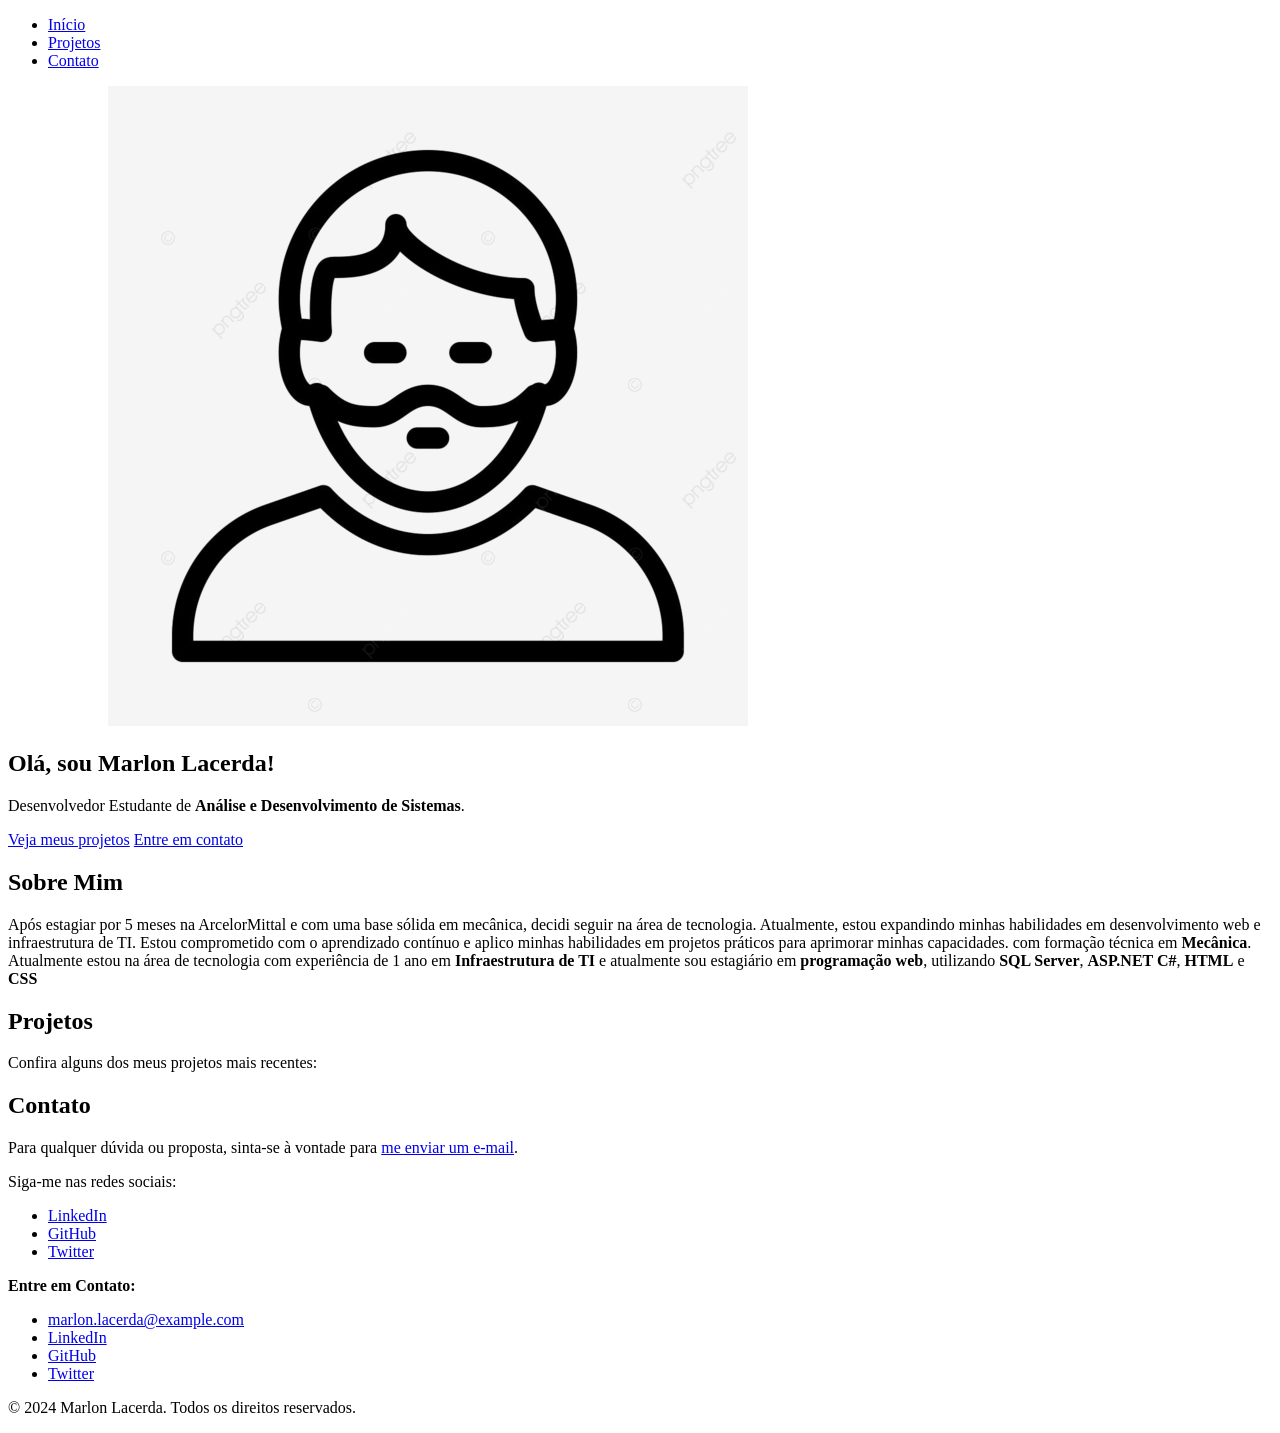
==== index.html @ 385a1370 "novas atualizações" ====
<!DOCTYPE html>
<html lang="pt-br">
<head>
    <meta charset="UTF-8">
    <meta name="viewport" content="width=device-width, initial-scale=1.0">
    <title>Marlon Lacerda</title>
    <link rel="stylesheet" href="C:\Users\aluno.laboratorio\Desktop\ProjetoC1_DevWebI-main\style.css">
</head>
<body>
    <header>
        <nav>
            <ul>
                <li><a href="#home">Início</a></li>
                <li><a href="#projetos">Projetos</a></li>
                <li><a href="#contato">Contato</a></li>
            </ul>
        </nav>
    </header>

    <section id="home" class="hero">
        <div style="text-align: left; margin-left: 100px;">
            <img src="./pngtree-beard-man-profile-male-people-png-image_5244020.png" alt="minhaFoto">
        </div>
        <div class="container">
            <h1>Olá, sou Marlon Lacerda!</h1>
            <p>Desenvolvedor Estudante de <strong>Análise e Desenvolvimento de Sistemas</strong>.</p>
            <a href="#projetos" class="cta-button">Veja meus projetos</a>
            <a href="#contato" class="cta-button">Entre em contato</a>
        </div>
    </section>

    <section id="sobre" class="about">
        <div class="container">
            <h2>Sobre Mim</h2>
            <p>Após estagiar por 5 meses na ArcelorMittal e com uma base sólida em mecânica, decidi seguir na área de tecnologia. Atualmente, estou expandindo minhas habilidades em desenvolvimento web e infraestrutura de TI. Estou comprometido com o aprendizado contínuo e aplico minhas habilidades em projetos práticos para aprimorar minhas capacidades. com formação técnica em <strong>Mecânica</strong>. Atualmente estou na área de tecnologia com experiência de 1 ano em <strong>Infraestrutura de TI</strong> e atualmente sou estagiário em <strong>programação web</strong>, utilizando <strong>SQL Server</strong>, <strong>ASP.NET C#</strong>, <strong>HTML</strong> e <strong>CSS</strong></p>
        </div>
    </section>

    <section id="projetos" class="projects">
        <div class="container">
            <h2>Projetos</h2>
            <p>Confira alguns dos meus projetos mais recentes:</p>
            <!-- Lista de projetos -->
        </div>
    </section>

    <section id="contato" class="contact">
        <div class="container">
            <h2>Contato</h2>
            <p>Para qualquer dúvida ou proposta, sinta-se à vontade para <a href="mailto:marlon.lacerda@example.com">me enviar um e-mail</a>.</p>
            <p>Siga-me nas redes sociais:</p>
            <ul>
                <li><a href="#" target="_blank">LinkedIn</a></li>
                <li><a href="#" target="_blank">GitHub</a></li>
                <li><a href="#" target="_blank">Twitter</a></li>
            </ul>
            <div class="contact-info"></div>
                <p><strong>Entre em Contato:</strong></p>
                <ul>
                    <li><a href="mailto:marlon.lacerda@example.com">marlon.lacerda@example.com</a></li>
                    <li><a href="#" target="_blank">LinkedIn</a></li>
                    <li><a href="#" target="_blank">GitHub</a></li>
                    <li><a href="#" target="_blank">Twitter</a></li>
                </ul>
            </div>
        </div>
    </section>

    <footer>
        <div class="container">
            <p>&copy; 2024 Marlon Lacerda. Todos os direitos reservados.</p>            
        </div>
    </footer>
</body>
</html>
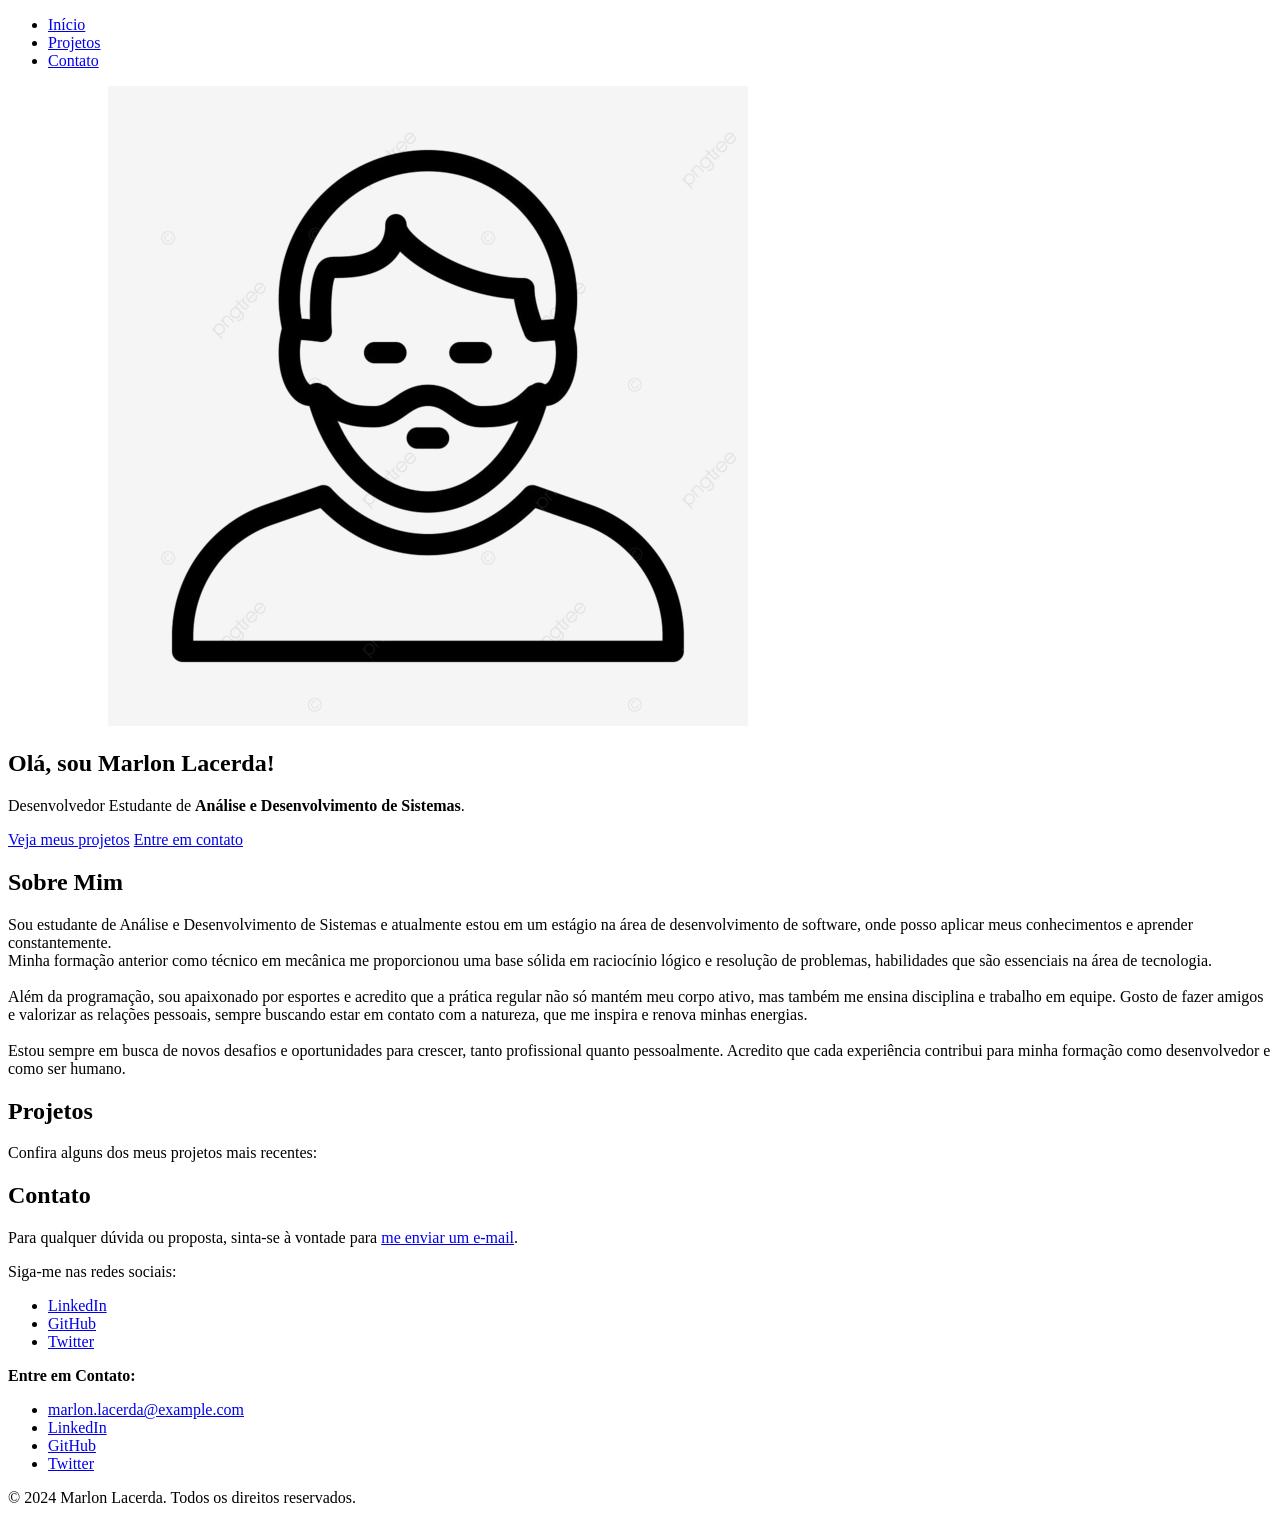
==== commit 12437e9b: "Add files via upload novas attt" ====
--- a/index.html
+++ b/index.html
@@ -32,7 +32,14 @@
     <section id="sobre" class="about">
         <div class="container">
             <h2>Sobre Mim</h2>
-            <p>Após estagiar por 5 meses na ArcelorMittal e com uma base sólida em mecânica, decidi seguir na área de tecnologia. Atualmente, estou expandindo minhas habilidades em desenvolvimento web e infraestrutura de TI. Estou comprometido com o aprendizado contínuo e aplico minhas habilidades em projetos práticos para aprimorar minhas capacidades. com formação técnica em <strong>Mecânica</strong>. Atualmente estou na área de tecnologia com experiência de 1 ano em <strong>Infraestrutura de TI</strong> e atualmente sou estagiário em <strong>programação web</strong>, utilizando <strong>SQL Server</strong>, <strong>ASP.NET C#</strong>, <strong>HTML</strong> e <strong>CSS</strong></p>
+            <p>
+                Sou estudante de Análise e Desenvolvimento de Sistemas e atualmente estou em um estágio na área de desenvolvimento de software, onde posso aplicar meus conhecimentos e aprender constantemente.<br>
+                Minha formação anterior como técnico em mecânica me proporcionou uma base sólida em raciocínio lógico e resolução de problemas, habilidades que são essenciais na área de tecnologia.<br><br>
+                Além da programação, sou apaixonado por esportes e acredito que a prática regular não só mantém meu corpo ativo, mas também me ensina disciplina e trabalho em equipe.
+                Gosto de fazer amigos e valorizar as relações pessoais, sempre buscando estar em contato com a natureza, que me inspira e renova minhas energias.<br><br>
+                Estou sempre em busca de novos desafios e oportunidades para crescer, tanto profissional quanto pessoalmente. Acredito que cada experiência contribui para minha formação como desenvolvedor e como ser humano.
+            </p>
+                
         </div>
     </section>
 
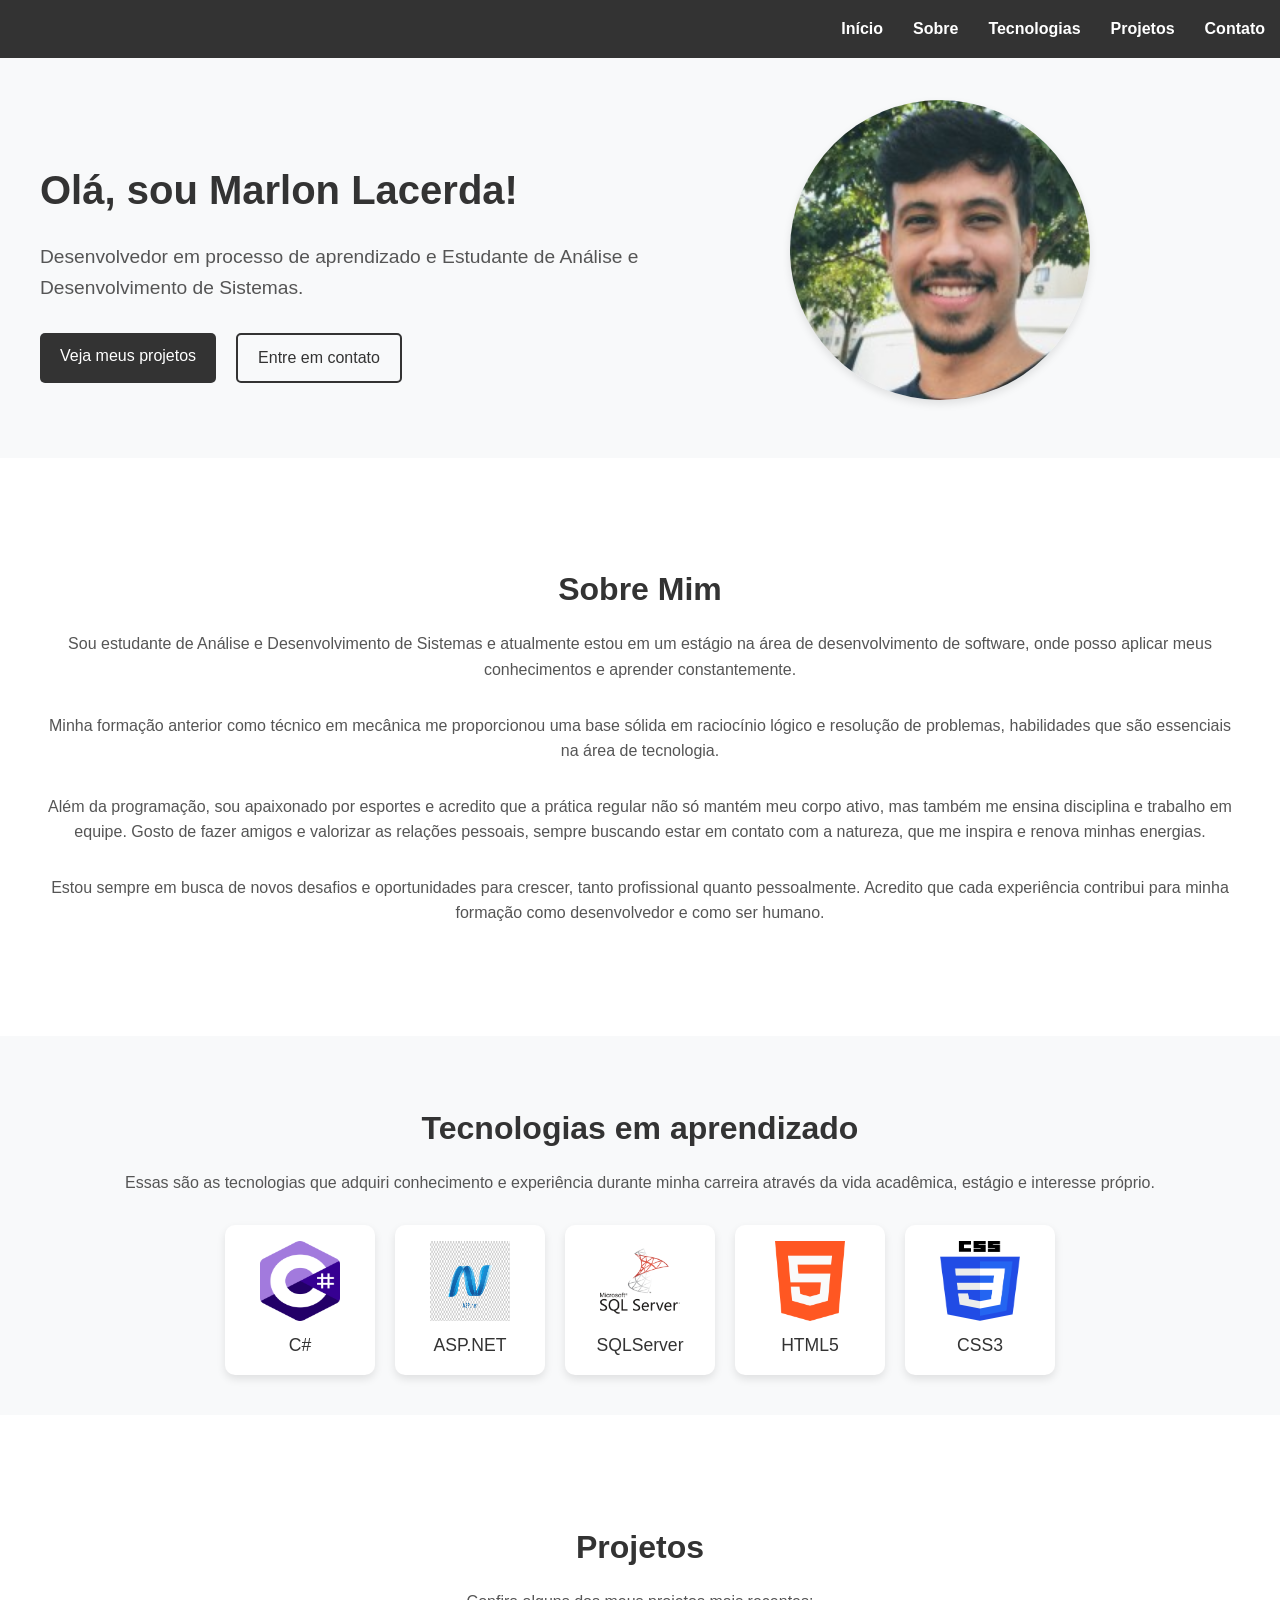
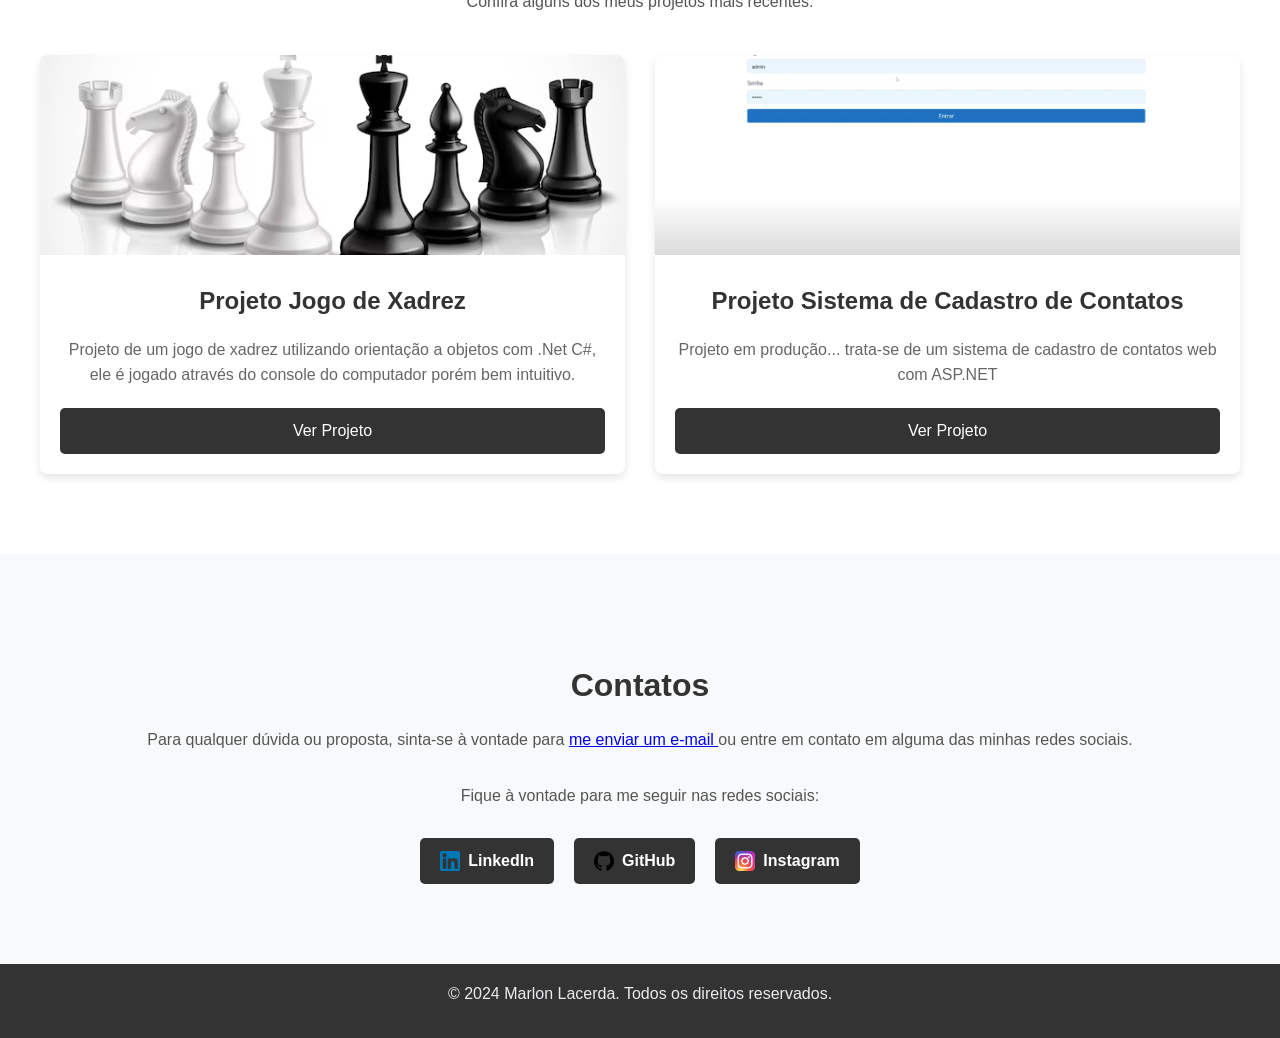
==== commit 37d9be62: "novas atts" ====
--- a/index.html
+++ b/index.html
@@ -3,80 +3,133 @@
 <head>
     <meta charset="UTF-8">
     <meta name="viewport" content="width=device-width, initial-scale=1.0">
-    <title>Marlon Lacerda</title>
-    <link rel="stylesheet" href="C:\Users\aluno.laboratorio\Desktop\ProjetoC1_DevWebI-main\style.css">
+    <title>Portfólio - Marlon Lacerda</title>
+    <link rel="stylesheet" href="./style.css">
 </head>
 <body>
     <header>
         <nav>
             <ul>
                 <li><a href="#home">Início</a></li>
+                <li><a href="#sobre">Sobre</a></li>
+                <li><a href="#tecnologias">Tecnologias</a></li>
                 <li><a href="#projetos">Projetos</a></li>
                 <li><a href="#contato">Contato</a></li>
             </ul>
         </nav>
     </header>
+    <main>        
+        <section id="home" class="hero">
+            <div class="container">
+                <div class="hero-content">
+                    <div class="hero-text">
+                        <h1>Olá, sou Marlon Lacerda!</h1>
+                        <p>Desenvolvedor em processo de aprendizado e Estudante de Análise e Desenvolvimento de Sistemas.</p>
+                        <div class="cta-buttons">
+                            <a href="#projetos" class="cta-button">Veja meus projetos</a>
+                            <a href="#contato" class="cta-button secondary">Entre em contato</a>
+                        </div>
+                    </div>
+                    <div class="hero-image">
+                        <img src="./imagens/minhaFoto.jfif" alt="Marlon Lacerda">
+                    </div>
+                </div>
+            </div>
+        </section>
 
-    <section id="home" class="hero">
-        <div style="text-align: left; margin-left: 100px;">
-            <img src="./pngtree-beard-man-profile-male-people-png-image_5244020.png" alt="minhaFoto">
-        </div>
-        <div class="container">
-            <h1>Olá, sou Marlon Lacerda!</h1>
-            <p>Desenvolvedor Estudante de <strong>Análise e Desenvolvimento de Sistemas</strong>.</p>
-            <a href="#projetos" class="cta-button">Veja meus projetos</a>
-            <a href="#contato" class="cta-button">Entre em contato</a>
-        </div>
-    </section>
+        <section id="sobre" class="about">
+            <div class="container">
+                <h2>Sobre Mim</h2>
+                <p>
+                    Sou estudante de Análise e Desenvolvimento de Sistemas e atualmente estou em um estágio na área de desenvolvimento de software, onde posso aplicar meus conhecimentos e aprender constantemente.
+                </p>
+                <p>
+                    Minha formação anterior como técnico em mecânica me proporcionou uma base sólida em raciocínio lógico e resolução de problemas, habilidades que são essenciais na área de tecnologia.
+                </p>
+                <p>
+                    Além da programação, sou apaixonado por esportes e acredito que a prática regular não só mantém meu corpo ativo, mas também me ensina disciplina e trabalho em equipe.
+                    Gosto de fazer amigos e valorizar as relações pessoais, sempre buscando estar em contato com a natureza, que me inspira e renova minhas energias.
+                </p>
+                <p>
+                    Estou sempre em busca de novos desafios e oportunidades para crescer, tanto profissional quanto pessoalmente. Acredito que cada experiência contribui para minha formação como desenvolvedor e como ser humano.
+                </p>
+            </div>
+        </section>
 
-    <section id="sobre" class="about">
-        <div class="container">
-            <h2>Sobre Mim</h2>
-            <p>
-                Sou estudante de Análise e Desenvolvimento de Sistemas e atualmente estou em um estágio na área de desenvolvimento de software, onde posso aplicar meus conhecimentos e aprender constantemente.<br>
-                Minha formação anterior como técnico em mecânica me proporcionou uma base sólida em raciocínio lógico e resolução de problemas, habilidades que são essenciais na área de tecnologia.<br><br>
-                Além da programação, sou apaixonado por esportes e acredito que a prática regular não só mantém meu corpo ativo, mas também me ensina disciplina e trabalho em equipe.
-                Gosto de fazer amigos e valorizar as relações pessoais, sempre buscando estar em contato com a natureza, que me inspira e renova minhas energias.<br><br>
-                Estou sempre em busca de novos desafios e oportunidades para crescer, tanto profissional quanto pessoalmente. Acredito que cada experiência contribui para minha formação como desenvolvedor e como ser humano.
-            </p>
+        <section id="tecnologias" class="tecnology">
+            <div class="container">
+                <h2>Tecnologias em aprendizado</h2>
+                <p>Essas são as tecnologias que adquiri conhecimento e experiência durante minha carreira através da vida acadêmica, estágio e interesse próprio.</p>
                 
-        </div>
-    </section>
+                <div class="tech-grid">
+                    <div class="tech-item">
+                        <img src="./imagens/c.png" alt="C#" class="tech-icon">
+                        <span>C#</span>
+                    </div>
+                    <div class="tech-item">
+                        <img src="./imagens/asp.png" alt="ASP.NET" class="tech-icon">
+                        <span>ASP.NET</span>
+                    </div>
+                    <div class="tech-item">
+                        <img src="./imagens/sql.png" alt="SQLServer" class="tech-icon">
+                        <span>SQLServer</span>
+                    </div>
+                    <div class="tech-item">
+                        <img src="./imagens/html.png" alt="HTML5" class="tech-icon">
+                        <span>HTML5</span>
+                    </div>
+                    <div class="tech-item">
+                        <img src="./imagens/css.png" alt="CSS3" class="tech-icon">
+                        <span>CSS3</span>
+                    </div>
+                </div>
+            </div>
+        </section>
 
-    <section id="projetos" class="projects">
-        <div class="container">
-            <h2>Projetos</h2>
-            <p>Confira alguns dos meus projetos mais recentes:</p>
-            <!-- Lista de projetos -->
-        </div>
-    </section>
-
-    <section id="contato" class="contact">
-        <div class="container">
-            <h2>Contato</h2>
-            <p>Para qualquer dúvida ou proposta, sinta-se à vontade para <a href="mailto:marlon.lacerda@example.com">me enviar um e-mail</a>.</p>
-            <p>Siga-me nas redes sociais:</p>
-            <ul>
-                <li><a href="#" target="_blank">LinkedIn</a></li>
-                <li><a href="#" target="_blank">GitHub</a></li>
-                <li><a href="#" target="_blank">Twitter</a></li>
-            </ul>
-            <div class="contact-info"></div>
-                <p><strong>Entre em Contato:</strong></p>
-                <ul>
-                    <li><a href="mailto:marlon.lacerda@example.com">marlon.lacerda@example.com</a></li>
-                    <li><a href="#" target="_blank">LinkedIn</a></li>
-                    <li><a href="#" target="_blank">GitHub</a></li>
-                    <li><a href="#" target="_blank">Twitter</a></li>
-                </ul>
+        <section id="projetos" class="projects">
+            <div class="container">
+                <h2>Projetos</h2>
+                <p>Confira alguns dos meus projetos mais recentes:</p>
+                <div class="project-grid">
+                    <div class="project-card">
+                        <img src="./imagens/xadrez.jpg" alt="Projeto Jogo de Xadrez">                        
+                        <h3>Projeto Jogo de Xadrez</h3>
+                        <p>Projeto de um jogo de xadrez utilizando orientação a objetos com .Net C#, ele é jogado através do console do computador porém bem intuitivo.</p>
+                        <a href="https://github.com/MarlonLacerda0/JogoXadrez" target="_blank" class="project-link">Ver Projeto</a>
+                    </div>
+                    <div class="project-card">
+                        <img src="./imagens/projetoContatos.PNG" alt="Projeto Sistema de Cadastro de Contatos">
+                        <h3>Projeto Sistema de Cadastro de Contatos</h3>
+                        <p>Projeto em produção... trata-se de um sistema de cadastro de contatos web com ASP.NET</p>
+                        <a href="https://github.com/MarlonLacerda0/SistemaCadastroDeContatos" target="_blank" class="project-link">Ver Projeto</a>
+                    </div>
+                </div>
             </div>
-        </div>
-    </section>
-
+        </section>
+        
+        <section id="contato" class="contact">
+            <div class="container">
+                <h2>Contatos</h2>
+                <p>Para qualquer dúvida ou proposta, sinta-se à vontade para <a href="mailto:seu-email@exemplo.com">me enviar um e-mail </a>ou entre em contato em alguma das minhas redes sociais.</p>
+                <p>Fique à vontade para me seguir nas redes sociais:</p>
+                <div class="social-buttons">
+                    <a href="https://www.linkedin.com/in/marlon-lacerda-277a1b241/" target="_blank" class="social-button linkedin">
+                        <img src="./imagens/likedin.png" alt="LinkedIn" class="social-icon"> LinkedIn
+                    </a>
+                    <a href="https://github.com/MarlonLacerda0" target="_blank" class="social-button github">
+                        <img src="./imagens/github.png" alt="GitHub" class="social-icon"> GitHub
+                    </a>
+                    <a href="https://www.instagram.com/_marlonlacerda/" target="_blank" class="social-button instagram">
+                        <img src="./imagens/insta.png" alt="Instagram" class="social-icon"> Instagram
+                    </a>
+                </div>
+            </div>
+        </section>
+    </main>
     <footer>
         <div class="container">
             <p>&copy; 2024 Marlon Lacerda. Todos os direitos reservados.</p>            
         </div>
     </footer>
 </body>
-</html>
+</html>
--- a/style.css
+++ b/style.css
@@ -0,0 +1,353 @@
+/* styles.css */
+
+:root {
+    --primary-color: #333;
+    --secondary-color: #615e5e;
+    --background-color: #f8f9fa;
+    --text-color: #333;
+    --header-color: #333;
+    --footer-color: #333;
+}
+
+body {
+    font-family: 'Arial', sans-serif;
+    line-height: 1.6;
+    color: var(--text-color);
+    margin: 0;
+    padding: 0;
+}
+
+.container {
+    max-width: 1200px;
+    margin: 0 auto;
+    padding: 0 20px;
+}
+
+header {
+    background: var(--header-color);
+    color: #fff;
+    padding: 1rem 0;
+    position: fixed;
+    width: 100%;
+    top: 0;
+    left: 0;
+    z-index: 1000;
+}
+
+nav ul {
+    list-style: none;
+    padding: 0;
+    margin: 0;
+    display: flex;
+    justify-content: right;
+}
+
+nav ul li {
+    margin: 0 15px;
+}
+
+nav ul li a {
+    color: #fff;
+    text-decoration: none;
+    font-weight: bold;
+    transition: color 0.3s ease;
+}
+
+nav ul li a:hover {
+    color: var(--primary-color);
+}
+
+.hero {
+    background: var(--background-color);
+    padding: 100px 0 50px;
+}
+
+.hero-content {
+    display: flex;
+    align-items: center;
+    justify-content: space-between;
+}
+
+.hero-text {
+    flex: 1;
+}
+
+.hero-image {
+    flex: 1;
+    text-align: center;
+}
+
+.hero-image img {
+    width: 300px;
+    border-radius: 50%;
+    box-shadow: 0 4px 8px rgba(0, 0, 0, 0.1);
+}
+
+.hero h1 {
+    font-size: 2.5em;
+    margin-bottom: 20px;
+}
+
+.hero p {
+    font-size: 1.2em;
+    text-align: left;
+    margin-bottom: 30px;
+}
+
+.cta-buttons {
+    display: flex;
+    gap: 20px;
+}
+
+.cta-button {
+    background: var(--primary-color);
+    color: #fff;
+    padding: 10px 20px;
+    text-decoration: none;
+    border-radius: 5px;
+    transition: background 0.3s ease;
+}
+
+.cta-button:hover {
+    background: var(--secondary-color);
+}
+
+.cta-button.secondary {
+    background: transparent;
+    border: 2px solid var(--primary-color);
+    color: var(--primary-color);
+}
+
+.cta-button.secondary:hover {
+    background: var(--primary-color);
+    color: #fff;
+}
+
+.about, .tecnology, .projects, .contact {
+    padding: 80px 0;
+}
+
+h2 {
+    font-size: 2em;
+    margin-bottom: 30px;
+    text-align: center;
+}
+
+.container {
+    max-width: 1200px;
+    margin: 0 auto;
+    padding: 0 20px;
+}
+
+h2 {
+    font-size: 2em;
+    margin-bottom: 10px;
+    text-align: center;
+}
+
+p {
+    text-align: center;
+    margin-bottom: 30px;
+    color: #555;
+}
+
+/* Estilo geral para a seção */
+#tecnologias {
+    padding: 40px 0;
+    background-color: #f8f9fa;
+}
+
+.container {
+    max-width: 1200px;
+    margin: 0 auto;
+    padding: 0 20px;
+}
+
+h2 {
+    font-size: 2em;
+    margin-bottom: 10px;
+    text-align: center;
+}
+
+p {
+    text-align: center;
+    margin-bottom: 30px;
+    color: #555;
+}
+
+/* Estilo da grid de tecnologias */
+.tech-grid {
+    display: flex;
+    flex-wrap: wrap;
+    justify-content: center;
+    gap: 20px;
+}
+
+.tech-item {
+    display: flex;
+    flex-direction: column;
+    align-items: center;
+    justify-content: center;
+    width: 150px; 
+    height: 150px; 
+    border-radius: 10px;
+    background-color: #fff;
+    box-shadow: 0 4px 8px rgba(0, 0, 0, 0.1);
+    transition: transform 0.3s ease, background-color 0.3s ease;    
+    text-align: center;
+}
+
+.tech-item:hover {
+    transform: translateY(-5px);
+    background-color: var(--secondary-color);
+}
+
+.tech-icon {
+    width: 80px; 
+    height: 80px; 
+    margin-bottom: 10px;
+}
+
+.tech-item span {
+    font-size: 1.1em;
+    color: var(--primary-color);
+}
+
+.project-grid {
+    display: grid;
+    grid-template-columns: repeat(auto-fit, minmax(300px, 1fr));
+    gap: 30px;
+    margin-top: 40px;
+    text-align: center;
+
+}
+
+.project-card {
+    background: #fff;
+    border-radius: 8px;
+    box-shadow: 0 4px 8px rgba(0, 0, 0, 0.1);
+    overflow: hidden;
+    transition: transform 0.3s ease;
+}
+
+.project-card:hover {
+    transform: translateY(-5px);
+}
+
+.project-card img {
+    width: 100%;
+    height: 200px;
+    object-fit: cover;
+}
+
+.project-card h3 {
+    font-size: 1.5em;
+    margin: 20px 0 10px;
+    padding: 0 20px;
+}
+
+.project-card p {
+    font-size: 1em;
+    color: #666;
+    margin-bottom: 20px;
+    padding: 0 20px;
+}
+
+.project-link {
+    display: flex;
+    padding: 10px 20px;
+    background: var(--primary-color);
+    color: #fff;
+    text-decoration: none;
+    border-radius: 5px;
+    transition: background 0.3s ease;
+    margin: 0 20px 20px;
+    justify-content: center;
+
+}
+
+.project-link:hover {
+    background: var(--secondary-color);
+}
+.contact{
+    background: var(--background-color);
+}
+.social-buttons {
+    display: flex;
+    justify-content: center;
+    gap: 20px;
+    margin-top: 30px;
+}
+
+.social-button {
+    display: flex;
+    align-items: center;
+    padding: 10px 20px;
+    text-decoration: none;
+    border-radius: 5px;
+    color: #fff;
+    font-weight: bold;
+    transition: transform 0.3s ease;
+}
+
+.social-button:hover {
+    transform: translateY(-2px);
+}
+
+.social-icon {
+    width: 20px;
+    height: 20px;
+    margin-right: 8px;
+}
+
+.linkedin {
+    background: var(--primary-color)
+}
+
+.linkedin:hover  {
+    background: var(--secondary-color)
+}
+
+.github {
+    background: var(--primary-color)
+}
+.github:hover {
+    background: var(--secondary-color)
+}
+.instagram {
+
+    background: var(--primary-color)
+}
+.instagram:hover {
+
+    background: var(--secondary-color)
+}
+footer {
+    background: var(--footer-color);
+    
+    text-align: center;
+    padding: 1px ;
+}
+
+footer p{
+    color: #e9ecef;
+}
+
+@media (max-width: 768px) {
+    .hero-content {
+        flex-direction: column-reverse;
+        text-align: center;
+    }
+
+    .hero-image {
+        margin-bottom: 30px;
+    }
+
+    .cta-buttons {
+        justify-content: center;
+    }
+
+    .tech-grid {
+        grid-template-columns: repeat(2, 1fr);
+    }
+}
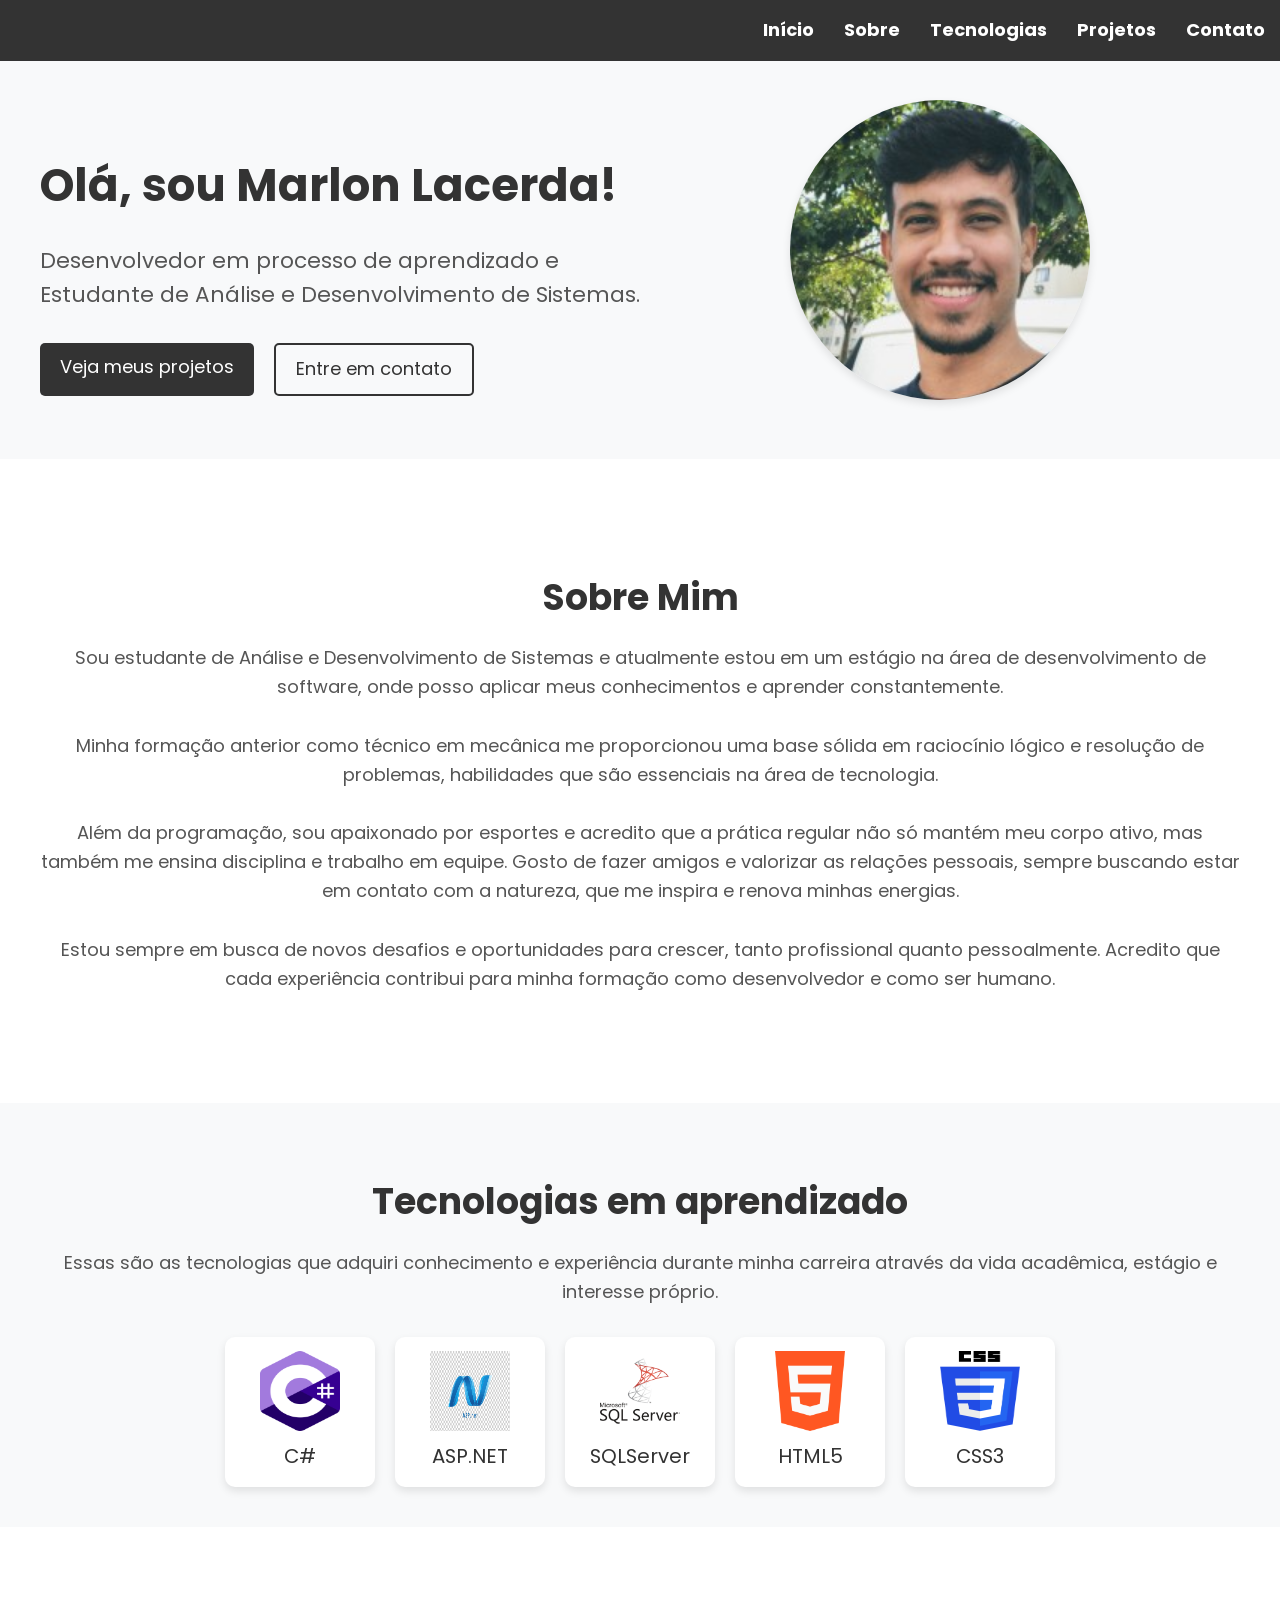
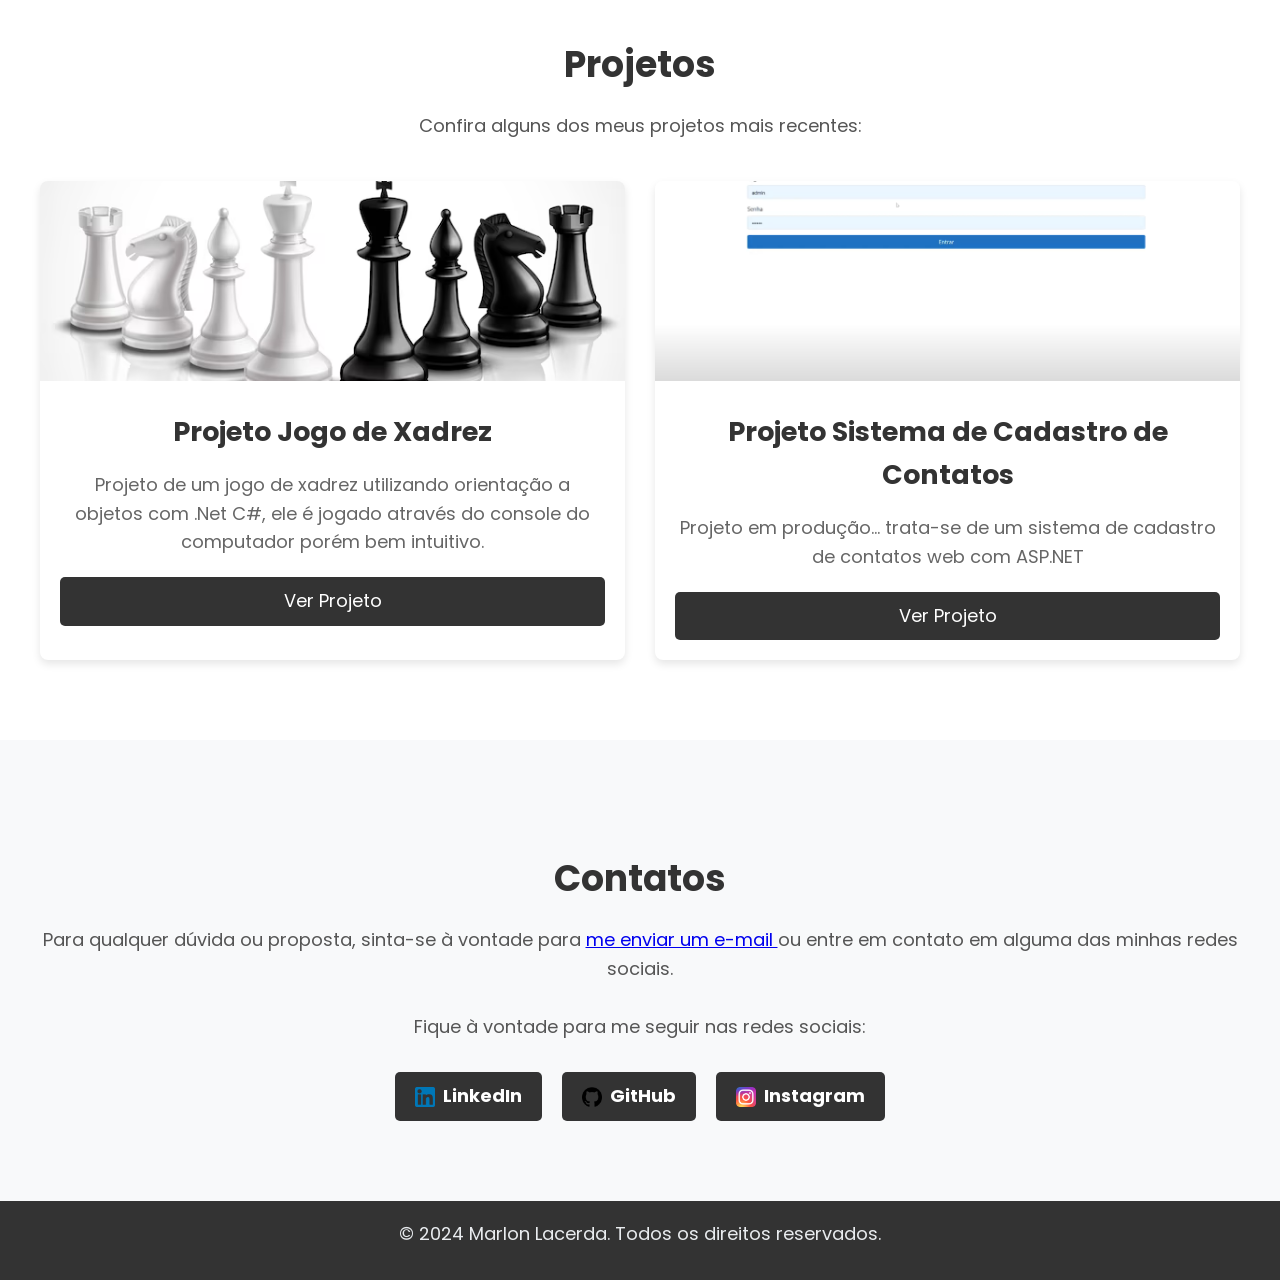
==== commit 4f16940f: "ultimo commit antes da entrega" ====
--- a/index.html
+++ b/index.html
@@ -5,6 +5,7 @@
     <meta name="viewport" content="width=device-width, initial-scale=1.0">
     <title>Portfólio - Marlon Lacerda</title>
     <link rel="stylesheet" href="./style.css">
+    <link href="https://fonts.googleapis.com/css2?family=Poppins:wght@300;400;600&display=swap" rel="stylesheet">
 </head>
 <body>
     <header>
--- a/style.css
+++ b/style.css
@@ -10,12 +10,14 @@
 }
 
 body {
-    font-family: 'Arial', sans-serif;
+    font-family: 'Poppins', sans-serif;
     line-height: 1.6;
     color: var(--text-color);
     margin: 0;
     padding: 0;
-}
+    font-size: large;
+}
+
 
 .container {
     max-width: 1200px;
@@ -350,4 +352,4 @@
     .tech-grid {
         grid-template-columns: repeat(2, 1fr);
     }
-}+}
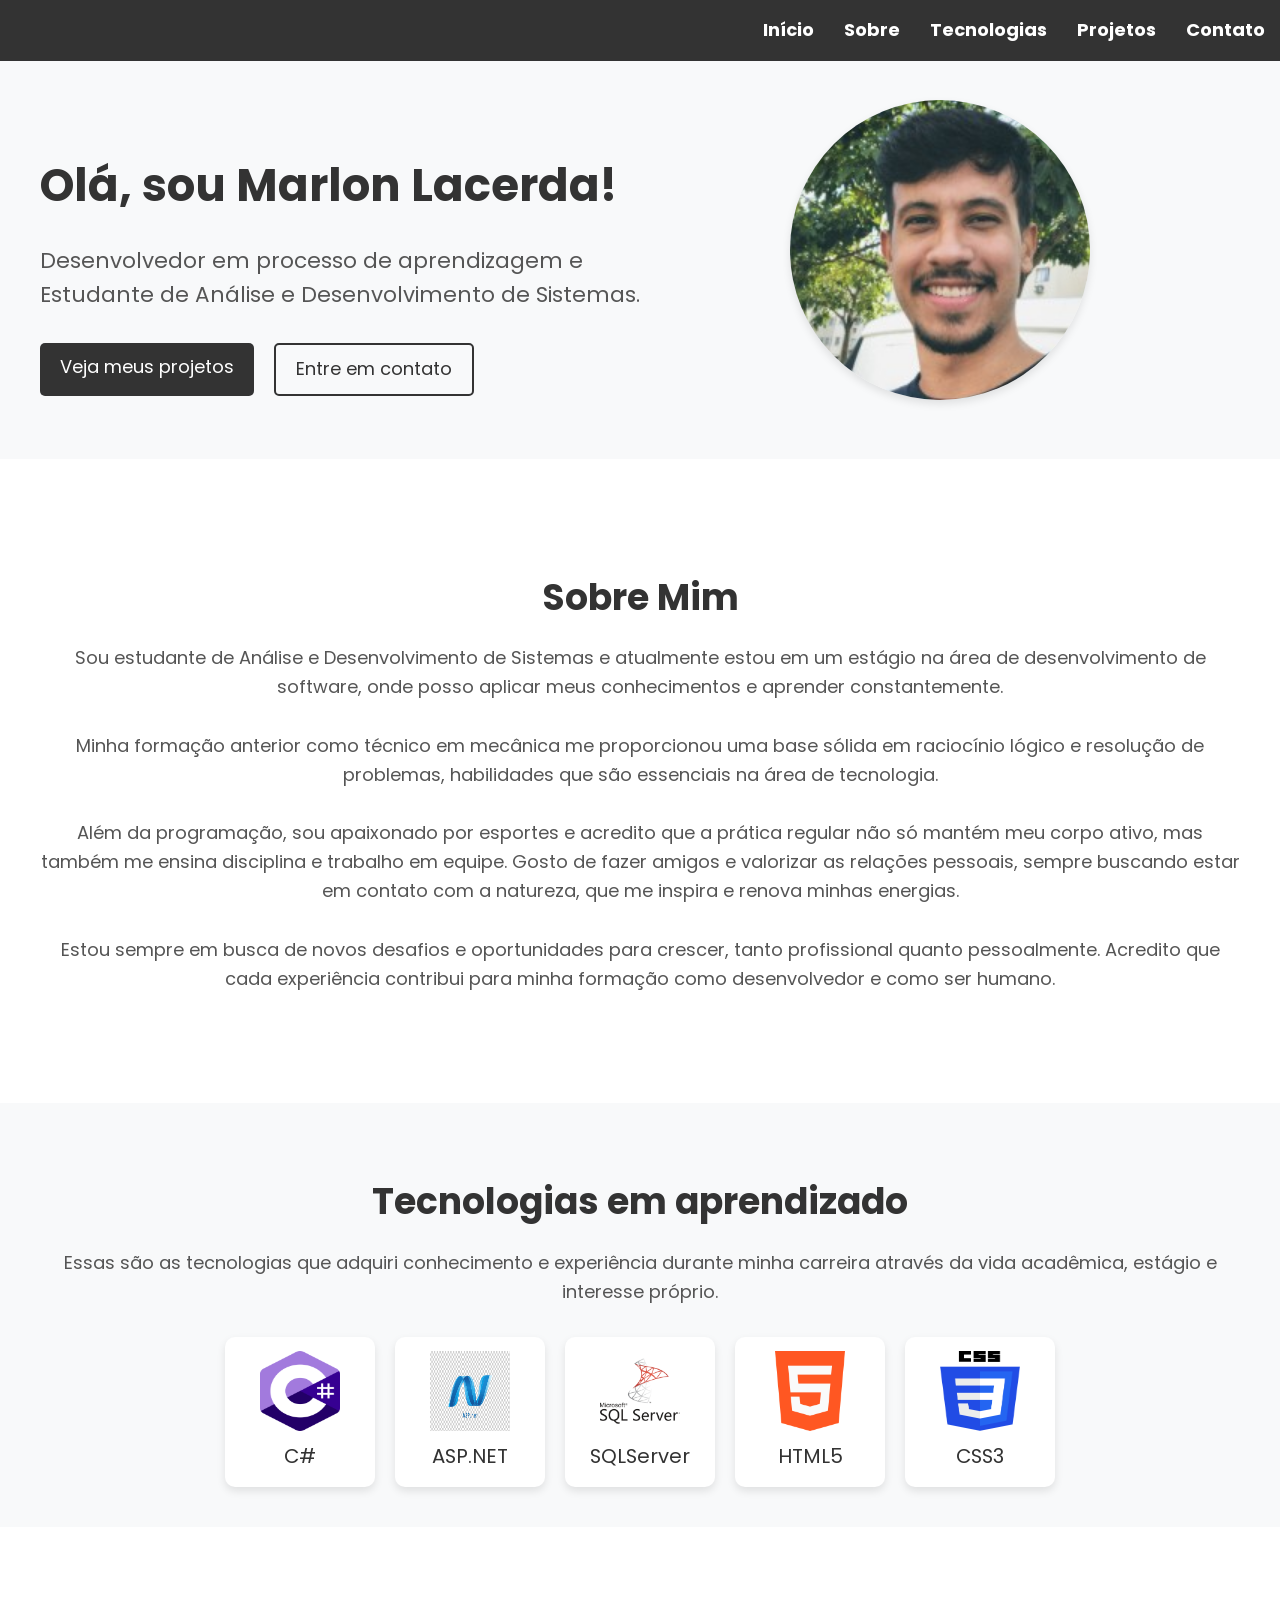
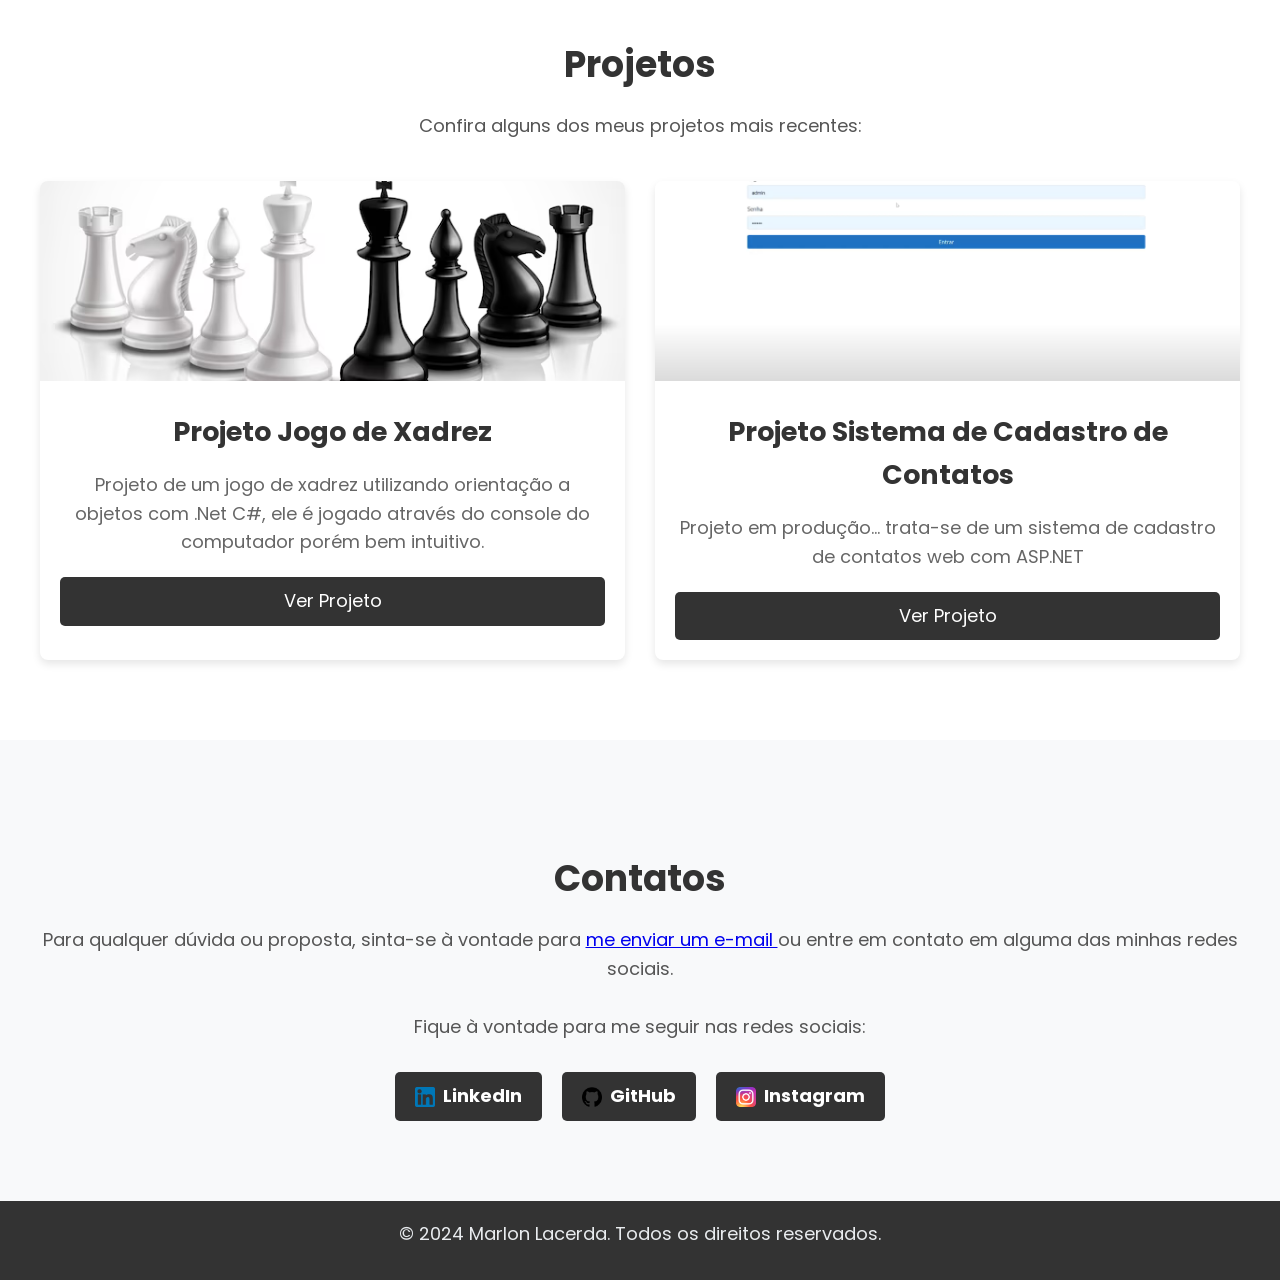
==== commit 6dc10adc: "Correção texto" ====
--- a/index.html
+++ b/index.html
@@ -25,7 +25,7 @@
                 <div class="hero-content">
                     <div class="hero-text">
                         <h1>Olá, sou Marlon Lacerda!</h1>
-                        <p>Desenvolvedor em processo de aprendizado e Estudante de Análise e Desenvolvimento de Sistemas.</p>
+                        <p>Desenvolvedor em processo de aprendizagem e Estudante de Análise e Desenvolvimento de Sistemas.</p>
                         <div class="cta-buttons">
                             <a href="#projetos" class="cta-button">Veja meus projetos</a>
                             <a href="#contato" class="cta-button secondary">Entre em contato</a>
--- a/style.css
+++ b/style.css
@@ -56,7 +56,7 @@
 }
 
 nav ul li a:hover {
-    color: var(--primary-color);
+    color: var(--secondary-color);
 }
 
 .hero {
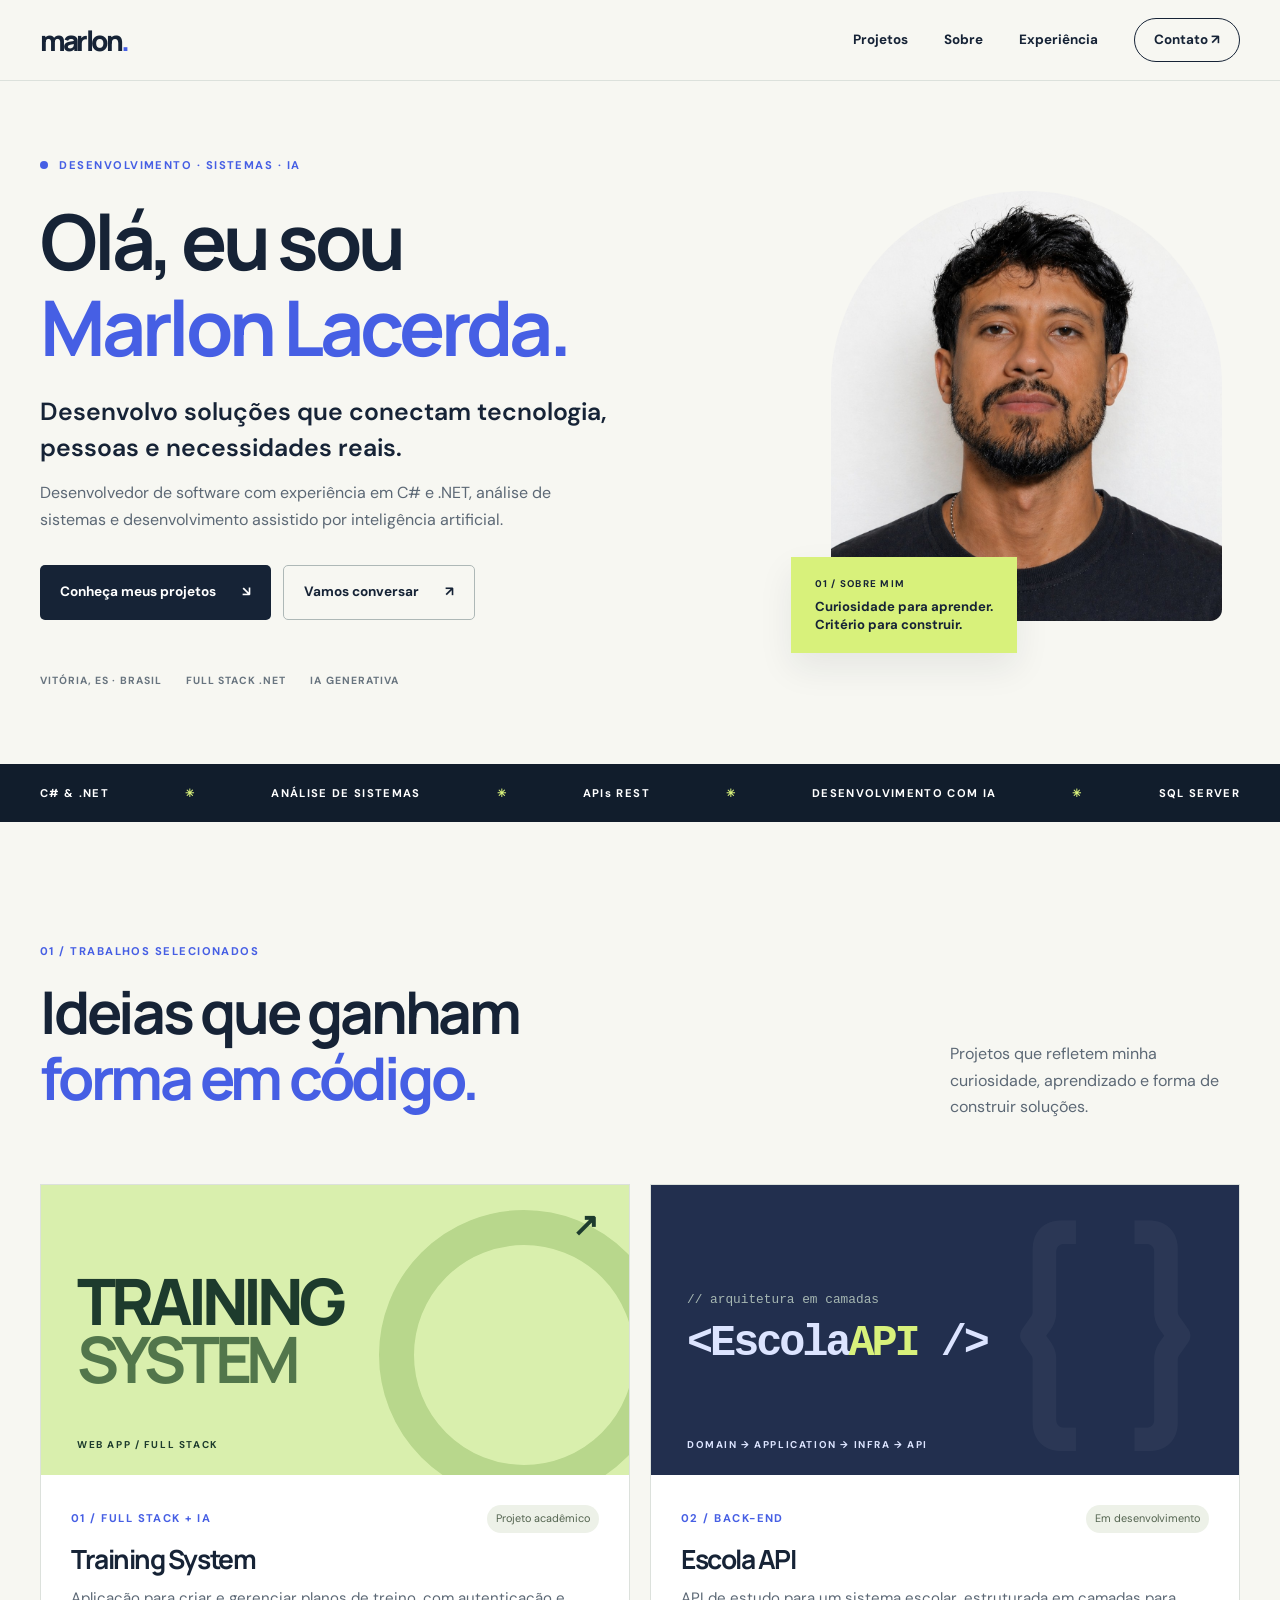
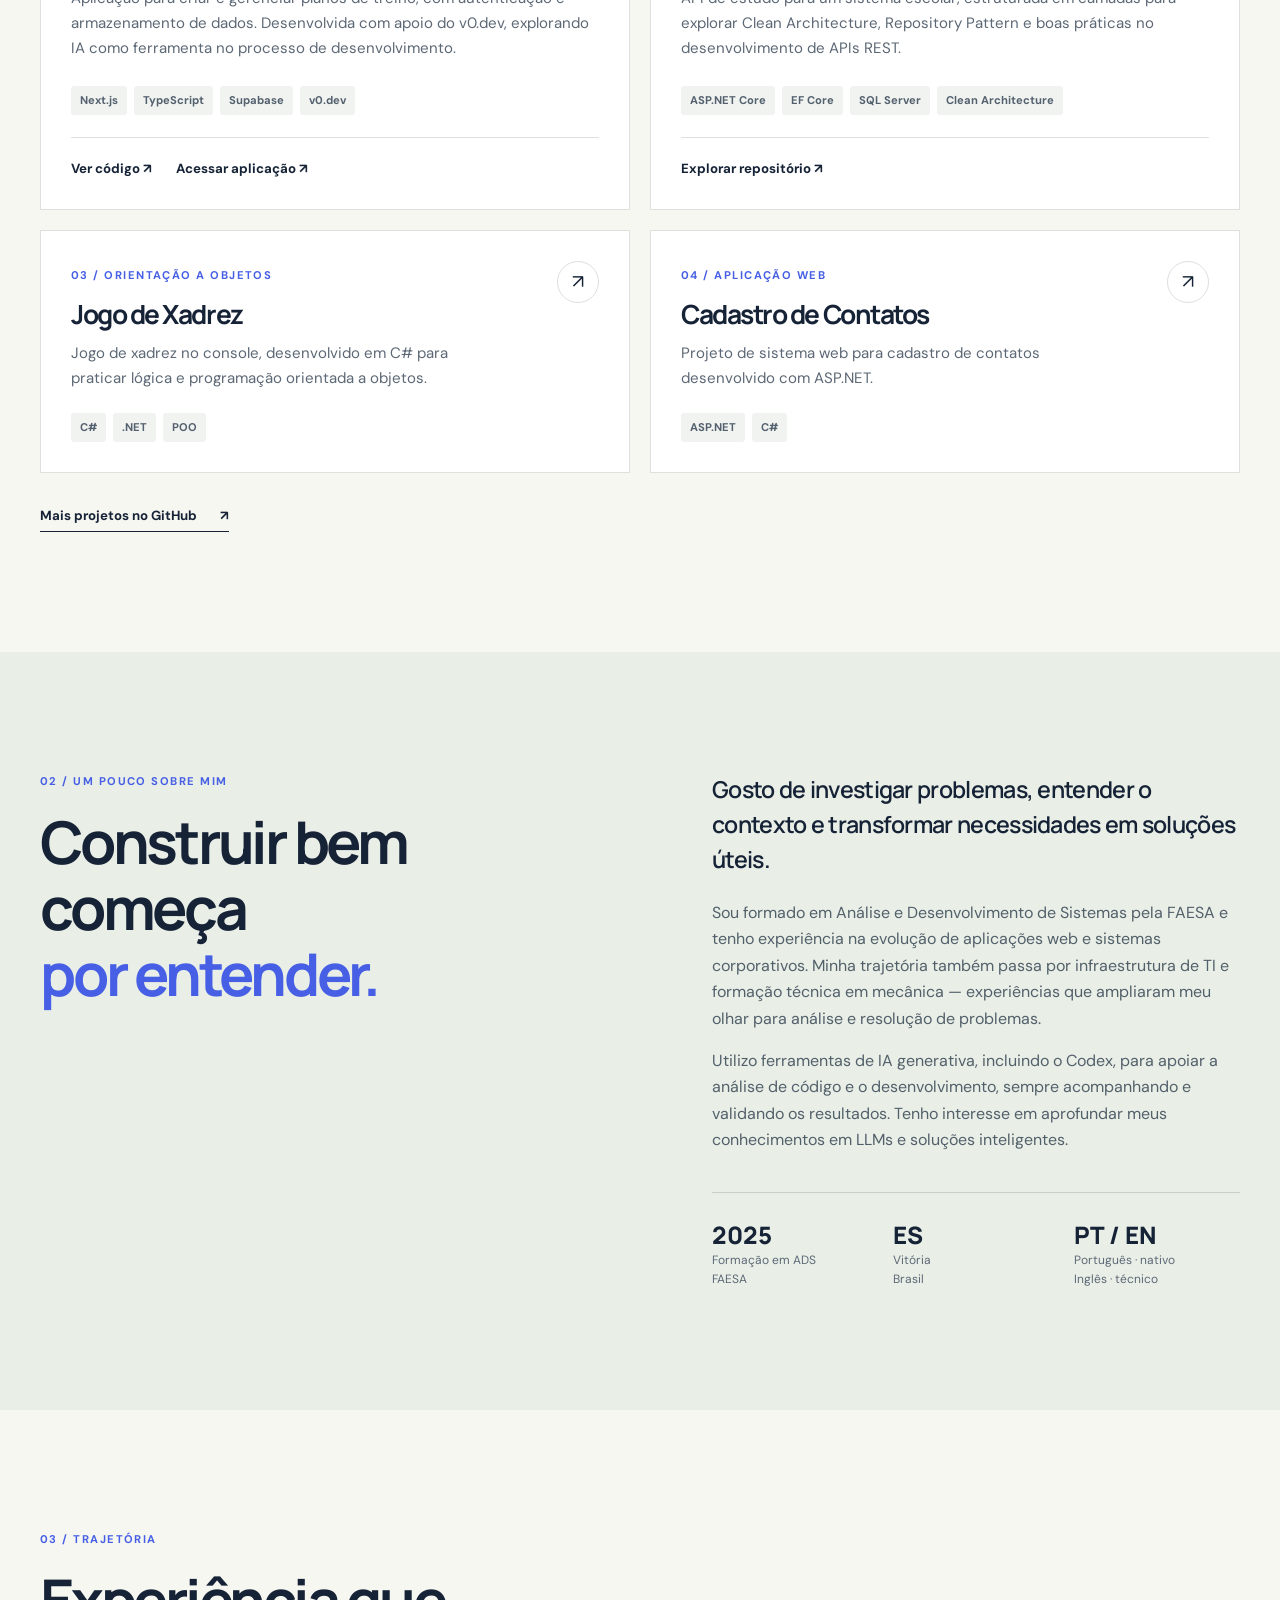
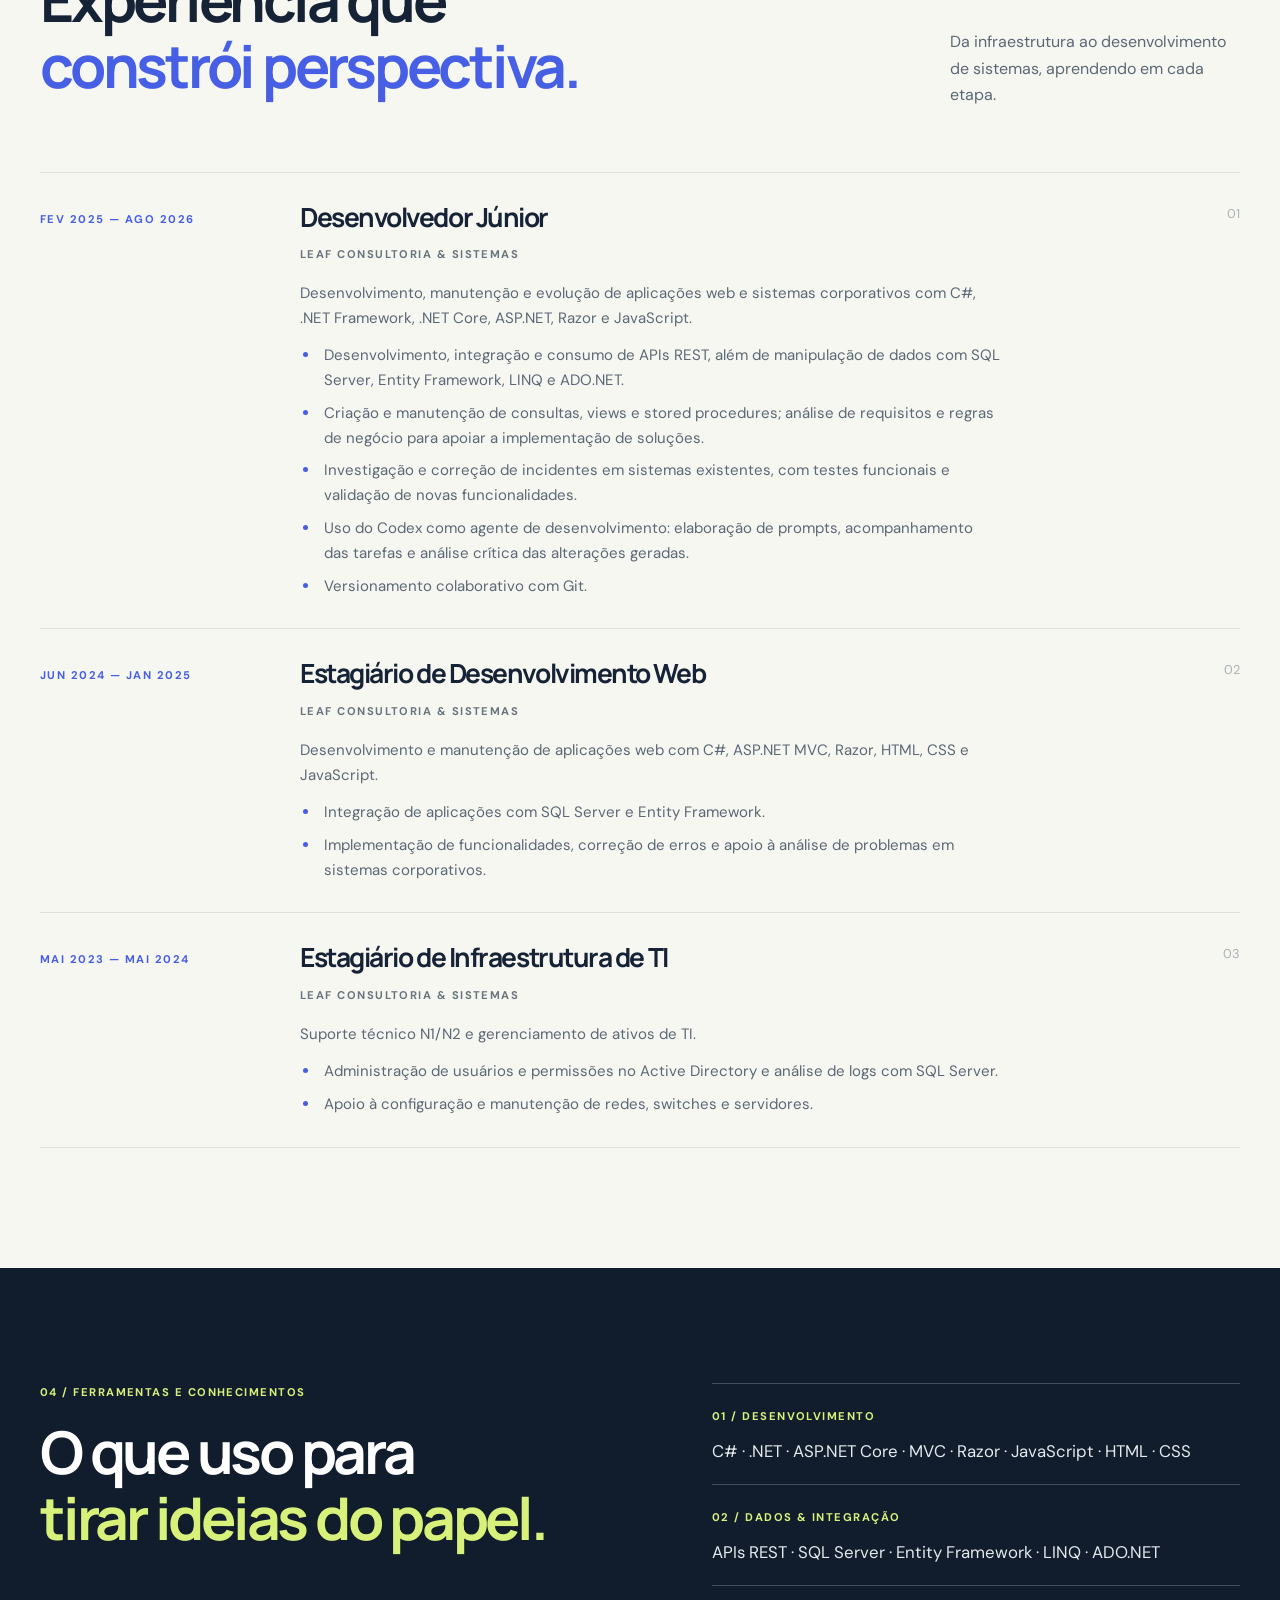
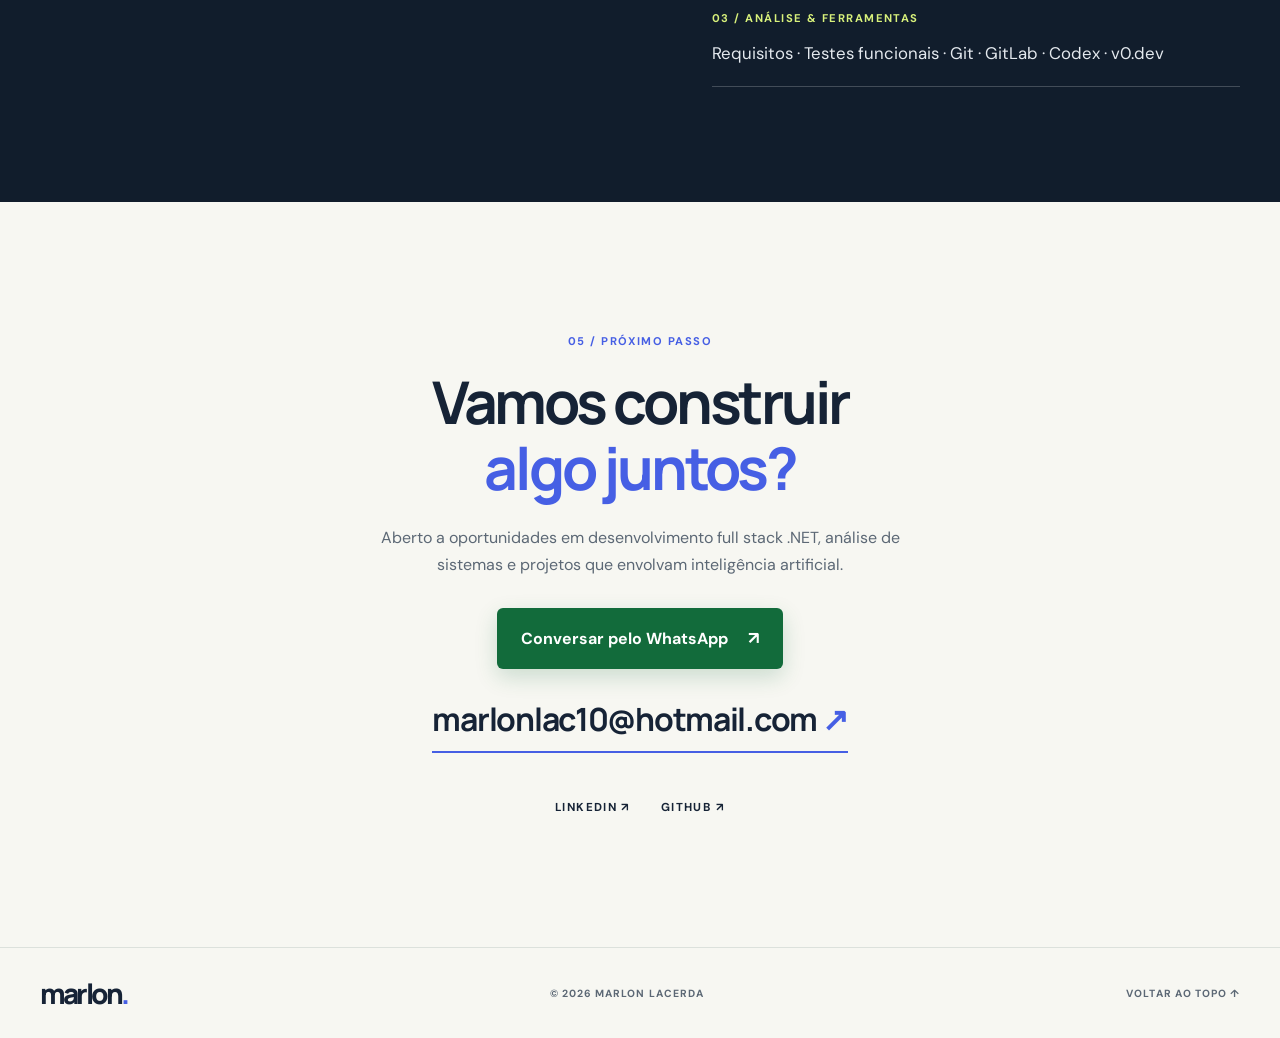
==== commit cd40bbbd: "Atualizando experiências e UI/UX" ====
--- a/index.html
+++ b/index.html
@@ -1,136 +1,25 @@
-<!DOCTYPE html>
-<html lang="pt-br">
-<head>
-    <meta charset="UTF-8">
-    <meta name="viewport" content="width=device-width, initial-scale=1.0">
-    <title>Portfólio - Marlon Lacerda</title>
-    <link rel="stylesheet" href="./style.css">
-    <link href="https://fonts.googleapis.com/css2?family=Poppins:wght@300;400;600&display=swap" rel="stylesheet">
-</head>
-<body>
-    <header>
-        <nav>
-            <ul>
-                <li><a href="#home">Início</a></li>
-                <li><a href="#sobre">Sobre</a></li>
-                <li><a href="#tecnologias">Tecnologias</a></li>
-                <li><a href="#projetos">Projetos</a></li>
-                <li><a href="#contato">Contato</a></li>
-            </ul>
-        </nav>
-    </header>
-    <main>        
-        <section id="home" class="hero">
-            <div class="container">
-                <div class="hero-content">
-                    <div class="hero-text">
-                        <h1>Olá, sou Marlon Lacerda!</h1>
-                        <p>Desenvolvedor em processo de aprendizagem e Estudante de Análise e Desenvolvimento de Sistemas.</p>
-                        <div class="cta-buttons">
-                            <a href="#projetos" class="cta-button">Veja meus projetos</a>
-                            <a href="#contato" class="cta-button secondary">Entre em contato</a>
-                        </div>
-                    </div>
-                    <div class="hero-image">
-                        <img src="./imagens/minhaFoto.jfif" alt="Marlon Lacerda">
-                    </div>
-                </div>
-            </div>
-        </section>
-
-        <section id="sobre" class="about">
-            <div class="container">
-                <h2>Sobre Mim</h2>
-                <p>
-                    Sou estudante de Análise e Desenvolvimento de Sistemas e atualmente estou em um estágio na área de desenvolvimento de software, onde posso aplicar meus conhecimentos e aprender constantemente.
-                </p>
-                <p>
-                    Minha formação anterior como técnico em mecânica me proporcionou uma base sólida em raciocínio lógico e resolução de problemas, habilidades que são essenciais na área de tecnologia.
-                </p>
-                <p>
-                    Além da programação, sou apaixonado por esportes e acredito que a prática regular não só mantém meu corpo ativo, mas também me ensina disciplina e trabalho em equipe.
-                    Gosto de fazer amigos e valorizar as relações pessoais, sempre buscando estar em contato com a natureza, que me inspira e renova minhas energias.
-                </p>
-                <p>
-                    Estou sempre em busca de novos desafios e oportunidades para crescer, tanto profissional quanto pessoalmente. Acredito que cada experiência contribui para minha formação como desenvolvedor e como ser humano.
-                </p>
-            </div>
-        </section>
-
-        <section id="tecnologias" class="tecnology">
-            <div class="container">
-                <h2>Tecnologias em aprendizado</h2>
-                <p>Essas são as tecnologias que adquiri conhecimento e experiência durante minha carreira através da vida acadêmica, estágio e interesse próprio.</p>
-                
-                <div class="tech-grid">
-                    <div class="tech-item">
-                        <img src="./imagens/c.png" alt="C#" class="tech-icon">
-                        <span>C#</span>
-                    </div>
-                    <div class="tech-item">
-                        <img src="./imagens/asp.png" alt="ASP.NET" class="tech-icon">
-                        <span>ASP.NET</span>
-                    </div>
-                    <div class="tech-item">
-                        <img src="./imagens/sql.png" alt="SQLServer" class="tech-icon">
-                        <span>SQLServer</span>
-                    </div>
-                    <div class="tech-item">
-                        <img src="./imagens/html.png" alt="HTML5" class="tech-icon">
-                        <span>HTML5</span>
-                    </div>
-                    <div class="tech-item">
-                        <img src="./imagens/css.png" alt="CSS3" class="tech-icon">
-                        <span>CSS3</span>
-                    </div>
-                </div>
-            </div>
-        </section>
-
-        <section id="projetos" class="projects">
-            <div class="container">
-                <h2>Projetos</h2>
-                <p>Confira alguns dos meus projetos mais recentes:</p>
-                <div class="project-grid">
-                    <div class="project-card">
-                        <img src="./imagens/xadrez.jpg" alt="Projeto Jogo de Xadrez">                        
-                        <h3>Projeto Jogo de Xadrez</h3>
-                        <p>Projeto de um jogo de xadrez utilizando orientação a objetos com .Net C#, ele é jogado através do console do computador porém bem intuitivo.</p>
-                        <a href="https://github.com/MarlonLacerda0/JogoXadrez" target="_blank" class="project-link">Ver Projeto</a>
-                    </div>
-                    <div class="project-card">
-                        <img src="./imagens/projetoContatos.PNG" alt="Projeto Sistema de Cadastro de Contatos">
-                        <h3>Projeto Sistema de Cadastro de Contatos</h3>
-                        <p>Projeto em produção... trata-se de um sistema de cadastro de contatos web com ASP.NET</p>
-                        <a href="https://github.com/MarlonLacerda0/SistemaCadastroDeContatos" target="_blank" class="project-link">Ver Projeto</a>
-                    </div>
-                </div>
-            </div>
-        </section>
-        
-        <section id="contato" class="contact">
-            <div class="container">
-                <h2>Contatos</h2>
-                <p>Para qualquer dúvida ou proposta, sinta-se à vontade para <a href="mailto:seu-email@exemplo.com">me enviar um e-mail </a>ou entre em contato em alguma das minhas redes sociais.</p>
-                <p>Fique à vontade para me seguir nas redes sociais:</p>
-                <div class="social-buttons">
-                    <a href="https://www.linkedin.com/in/marlon-lacerda-277a1b241/" target="_blank" class="social-button linkedin">
-                        <img src="./imagens/likedin.png" alt="LinkedIn" class="social-icon"> LinkedIn
-                    </a>
-                    <a href="https://github.com/MarlonLacerda0" target="_blank" class="social-button github">
-                        <img src="./imagens/github.png" alt="GitHub" class="social-icon"> GitHub
-                    </a>
-                    <a href="https://www.instagram.com/_marlonlacerda/" target="_blank" class="social-button instagram">
-                        <img src="./imagens/insta.png" alt="Instagram" class="social-icon"> Instagram
-                    </a>
-                </div>
-            </div>
-        </section>
-    </main>
-    <footer>
-        <div class="container">
-            <p>&copy; 2024 Marlon Lacerda. Todos os direitos reservados.</p>            
-        </div>
-    </footer>
-</body>
-</html>+<!DOCTYPE html>
+<html lang="pt-BR">
+<head>
+  <meta charset="UTF-8"><meta name="viewport" content="width=device-width, initial-scale=1">
+  <meta name="description" content="Portfólio de Marlon Lacerda, desenvolvedor de software com experiência em .NET, análise de sistemas e desenvolvimento assistido por IA.">
+  <meta name="theme-color" content="#111b2b"><title>Marlon Lacerda | Desenvolvedor de Software</title><link rel="stylesheet" href="style.css">
+</head>
+<body>
+  <a class="skip-link" href="#conteudo">Pular para o conteúdo</a>
+  <header class="header"><div class="wrap nav-wrap"><a class="brand" href="#inicio" aria-label="Marlon Lacerda, início">marlon<span>.</span></a><nav aria-label="Navegação principal"><a href="#projetos">Projetos</a><a href="#sobre">Sobre</a><a href="#experiencia">Experiência</a><a href="#contato">Contato <span aria-hidden="true">↗</span></a></nav></div></header>
+  <main id="conteudo">
+    <section class="hero wrap" id="inicio"><div class="hero-copy"><p class="eyebrow"><span class="dot"></span> DESENVOLVIMENTO · SISTEMAS · IA</p><h1>Olá, eu sou<br><span>Marlon Lacerda.</span></h1><p class="hero-lead">Desenvolvo soluções que conectam tecnologia, pessoas e necessidades reais.</p><p class="hero-description">Desenvolvedor de software com experiência em C# e .NET, análise de sistemas e desenvolvimento assistido por inteligência artificial.</p><div class="actions"><a class="button primary" href="#projetos">Conheça meus projetos <span aria-hidden="true">↘</span></a><a class="button secondary" href="#contato">Vamos conversar <span aria-hidden="true">↗</span></a></div><div class="hero-meta"><span>VITÓRIA, ES · BRASIL</span><span>FULL STACK .NET</span><span>IA GENERATIVA</span></div></div><div class="portrait-area"><div class="portrait-frame"><img src="imagens/minhaFoto.jpg" alt="Marlon Lacerda"></div><div class="portrait-note"><span>01 / SOBRE MIM</span><strong>Curiosidade para aprender.<br>Critério para construir.</strong></div></div></section>
+    <div class="ticker" aria-hidden="true"><div class="wrap">C# & .NET <span>✳</span> ANÁLISE DE SISTEMAS <span>✳</span> APIs REST <span>✳</span> DESENVOLVIMENTO COM IA <span>✳</span> SQL SERVER</div></div>
+    <section class="section wrap" id="projetos"><div class="section-heading"><div><p class="eyebrow">01 / TRABALHOS SELECIONADOS</p><h2>Ideias que ganham<br><em>forma em código.</em></h2></div><p>Projetos que refletem minha curiosidade, aprendizado e forma de construir soluções.</p></div><div class="project-grid">
+      <article class="project featured"><div class="project-art training-art"><span>TRAINING<br><b>SYSTEM</b></span><span class="art-mark">↗</span><small>WEB APP / FULL STACK</small></div><div class="project-body"><div class="project-top"><span class="index">01 / FULL STACK + IA</span><span class="status">Projeto acadêmico</span></div><h3>Training System</h3><p>Aplicação para criar e gerenciar planos de treino, com autenticação e armazenamento de dados. Desenvolvida com apoio do v0.dev, explorando IA como ferramenta no processo de desenvolvimento.</p><div class="tags"><span>Next.js</span><span>TypeScript</span><span>Supabase</span><span>v0.dev</span></div><div class="project-links"><a href="https://github.com/MarlonLacerda0/training-system" target="_blank" rel="noopener noreferrer">Ver código ↗</a><a href="https://training-system-jade.vercel.app/" target="_blank" rel="noopener noreferrer">Acessar aplicação ↗</a></div></div></article>
+      <article class="project featured"><div class="project-art api-art"><span class="code-line">// arquitetura em camadas</span><span class="code-main">&lt;Escola<span>API</span> /&gt;</span><small>DOMAIN → APPLICATION → INFRA → API</small></div><div class="project-body"><div class="project-top"><span class="index">02 / BACK-END</span><span class="status">Em desenvolvimento</span></div><h3>Escola API</h3><p>API de estudo para um sistema escolar, estruturada em camadas para explorar Clean Architecture, Repository Pattern e boas práticas no desenvolvimento de APIs REST.</p><div class="tags"><span>ASP.NET Core</span><span>EF Core</span><span>SQL Server</span><span>Clean Architecture</span></div><div class="project-links"><a href="https://github.com/MarlonLacerda0/Escola-api" target="_blank" rel="noopener noreferrer">Explorar repositório ↗</a></div></div></article>
+      <article class="project compact"><div><span class="index">03 / ORIENTAÇÃO A OBJETOS</span><h3>Jogo de Xadrez</h3><p>Jogo de xadrez no console, desenvolvido em C# para praticar lógica e programação orientada a objetos.</p><div class="tags"><span>C#</span><span>.NET</span><span>POO</span></div></div><a class="arrow-link" href="https://github.com/MarlonLacerda0/JogoXadrez" target="_blank" rel="noopener noreferrer" aria-label="Ver código do Jogo de Xadrez">↗</a></article>
+      <article class="project compact"><div><span class="index">04 / APLICAÇÃO WEB</span><h3>Cadastro de Contatos</h3><p>Projeto de sistema web para cadastro de contatos desenvolvido com ASP.NET.</p><div class="tags"><span>ASP.NET</span><span>C#</span></div></div><a class="arrow-link" href="https://github.com/MarlonLacerda0/SistemaCadastroDeContatos" target="_blank" rel="noopener noreferrer" aria-label="Ver código do Cadastro de Contatos">↗</a></article>
+    </div><a class="text-link" href="https://github.com/MarlonLacerda0" target="_blank" rel="noopener noreferrer">Mais projetos no GitHub <span>↗</span></a></section>
+    <section class="about-section" id="sobre"><div class="wrap about-grid"><div><p class="eyebrow">02 / UM POUCO SOBRE MIM</p><h2>Construir bem começa<br><em>por entender.</em></h2></div><div class="about-copy"><p class="large">Gosto de investigar problemas, entender o contexto e transformar necessidades em soluções úteis.</p><p>Sou formado em Análise e Desenvolvimento de Sistemas pela FAESA e tenho experiência na evolução de aplicações web e sistemas corporativos. Minha trajetória também passa por infraestrutura de TI e formação técnica em mecânica — experiências que ampliaram meu olhar para análise e resolução de problemas.</p><p>Utilizo ferramentas de IA generativa, incluindo o Codex, para apoiar a análise de código e o desenvolvimento, sempre acompanhando e validando os resultados. Tenho interesse em aprofundar meus conhecimentos em LLMs e soluções inteligentes.</p><div class="about-facts"><div><strong>2025</strong><span>Formação em ADS<br>FAESA</span></div><div><strong>ES</strong><span>Vitória<br>Brasil</span></div><div><strong>PT / EN</strong><span>Português · nativo<br>Inglês · técnico</span></div></div></div></div></section>
+    <section class="section wrap" id="experiencia"><div class="section-heading"><div><p class="eyebrow">03 / TRAJETÓRIA</p><h2>Experiência que<br><em>constrói perspectiva.</em></h2></div><p>Da infraestrutura ao desenvolvimento de sistemas, aprendendo em cada etapa.</p></div><div class="experience-list"><article class="experience"><span class="period">FEV 2025 — AGO 2026</span><div><h3>Desenvolvedor Júnior</h3><span class="company">LEAF CONSULTORIA & SISTEMAS</span><p>Desenvolvimento, manutenção e evolução de aplicações web e sistemas corporativos com C#, .NET Framework, .NET Core, ASP.NET, Razor e JavaScript.</p><ul class="experience-details"><li>Desenvolvimento, integração e consumo de APIs REST, além de manipulação de dados com SQL Server, Entity Framework, LINQ e ADO.NET.</li><li>Criação e manutenção de consultas, views e stored procedures; análise de requisitos e regras de negócio para apoiar a implementação de soluções.</li><li>Investigação e correção de incidentes em sistemas existentes, com testes funcionais e validação de novas funcionalidades.</li><li>Uso do Codex como agente de desenvolvimento: elaboração de prompts, acompanhamento das tarefas e análise crítica das alterações geradas.</li><li>Versionamento colaborativo com Git.</li></ul></div><span class="experience-number">01</span></article><article class="experience"><span class="period">JUN 2024 — JAN 2025</span><div><h3>Estagiário de Desenvolvimento Web</h3><span class="company">LEAF CONSULTORIA & SISTEMAS</span><p>Desenvolvimento e manutenção de aplicações web com C#, ASP.NET MVC, Razor, HTML, CSS e JavaScript.</p><ul class="experience-details"><li>Integração de aplicações com SQL Server e Entity Framework.</li><li>Implementação de funcionalidades, correção de erros e apoio à análise de problemas em sistemas corporativos.</li></ul></div><span class="experience-number">02</span></article><article class="experience"><span class="period">MAI 2023 — MAI 2024</span><div><h3>Estagiário de Infraestrutura de TI</h3><span class="company">LEAF CONSULTORIA & SISTEMAS</span><p>Suporte técnico N1/N2 e gerenciamento de ativos de TI.</p><ul class="experience-details"><li>Administração de usuários e permissões no Active Directory e análise de logs com SQL Server.</li><li>Apoio à configuração e manutenção de redes, switches e servidores.</li></ul></div><span class="experience-number">03</span></article></div></section>
+    <section class="skills-section"><div class="wrap skills-grid"><div><p class="eyebrow">04 / FERRAMENTAS E CONHECIMENTOS</p><h2>O que uso para<br><em>tirar ideias do papel.</em></h2></div><div class="skills-list"><div><span>01 / DESENVOLVIMENTO</span><p>C# · .NET · ASP.NET Core · MVC · Razor · JavaScript · HTML · CSS</p></div><div><span>02 / DADOS & INTEGRAÇÃO</span><p>APIs REST · SQL Server · Entity Framework · LINQ · ADO.NET</p></div><div><span>03 / ANÁLISE & FERRAMENTAS</span><p>Requisitos · Testes funcionais · Git · GitLab · Codex · v0.dev</p></div></div></div></section>
+    <section class="contact wrap" id="contato"><p class="eyebrow">05 / PRÓXIMO PASSO</p><h2>Vamos construir<br><em>algo juntos?</em></h2><p>Aberto a oportunidades em desenvolvimento full stack .NET, análise de sistemas e projetos que envolvam inteligência artificial.</p><a class="whatsapp-button" href="https://wa.me/5527997250579" target="_blank" rel="noopener noreferrer">Conversar pelo WhatsApp <span aria-hidden="true">↗</span></a><div><a class="contact-email" href="mailto:marlonlac10@hotmail.com">marlonlac10@hotmail.com <span>↗</span></a></div><div class="contact-links"><a href="https://www.linkedin.com/in/marlon-lacerda-de-oliveira-277a1b241/" target="_blank" rel="noopener noreferrer">LINKEDIN ↗</a><a href="https://github.com/MarlonLacerda0" target="_blank" rel="noopener noreferrer">GITHUB ↗</a></div></section>
+  </main><footer><div class="wrap footer-inner"><a class="brand" href="#inicio">marlon<span>.</span></a><span>© 2026 MARLON LACERDA</span><a href="#inicio">VOLTAR AO TOPO ↑</a></div></footer>
+</body></html>
--- a/style.css
+++ b/style.css
@@ -1,355 +1,9 @@
-/* styles.css */
-
-:root {
-    --primary-color: #333;
-    --secondary-color: #615e5e;
-    --background-color: #f8f9fa;
-    --text-color: #333;
-    --header-color: #333;
-    --footer-color: #333;
-}
-
-body {
-    font-family: 'Poppins', sans-serif;
-    line-height: 1.6;
-    color: var(--text-color);
-    margin: 0;
-    padding: 0;
-    font-size: large;
-}
-
-
-.container {
-    max-width: 1200px;
-    margin: 0 auto;
-    padding: 0 20px;
-}
-
-header {
-    background: var(--header-color);
-    color: #fff;
-    padding: 1rem 0;
-    position: fixed;
-    width: 100%;
-    top: 0;
-    left: 0;
-    z-index: 1000;
-}
-
-nav ul {
-    list-style: none;
-    padding: 0;
-    margin: 0;
-    display: flex;
-    justify-content: right;
-}
-
-nav ul li {
-    margin: 0 15px;
-}
-
-nav ul li a {
-    color: #fff;
-    text-decoration: none;
-    font-weight: bold;
-    transition: color 0.3s ease;
-}
-
-nav ul li a:hover {
-    color: var(--secondary-color);
-}
-
-.hero {
-    background: var(--background-color);
-    padding: 100px 0 50px;
-}
-
-.hero-content {
-    display: flex;
-    align-items: center;
-    justify-content: space-between;
-}
-
-.hero-text {
-    flex: 1;
-}
-
-.hero-image {
-    flex: 1;
-    text-align: center;
-}
-
-.hero-image img {
-    width: 300px;
-    border-radius: 50%;
-    box-shadow: 0 4px 8px rgba(0, 0, 0, 0.1);
-}
-
-.hero h1 {
-    font-size: 2.5em;
-    margin-bottom: 20px;
-}
-
-.hero p {
-    font-size: 1.2em;
-    text-align: left;
-    margin-bottom: 30px;
-}
-
-.cta-buttons {
-    display: flex;
-    gap: 20px;
-}
-
-.cta-button {
-    background: var(--primary-color);
-    color: #fff;
-    padding: 10px 20px;
-    text-decoration: none;
-    border-radius: 5px;
-    transition: background 0.3s ease;
-}
-
-.cta-button:hover {
-    background: var(--secondary-color);
-}
-
-.cta-button.secondary {
-    background: transparent;
-    border: 2px solid var(--primary-color);
-    color: var(--primary-color);
-}
-
-.cta-button.secondary:hover {
-    background: var(--primary-color);
-    color: #fff;
-}
-
-.about, .tecnology, .projects, .contact {
-    padding: 80px 0;
-}
-
-h2 {
-    font-size: 2em;
-    margin-bottom: 30px;
-    text-align: center;
-}
-
-.container {
-    max-width: 1200px;
-    margin: 0 auto;
-    padding: 0 20px;
-}
-
-h2 {
-    font-size: 2em;
-    margin-bottom: 10px;
-    text-align: center;
-}
-
-p {
-    text-align: center;
-    margin-bottom: 30px;
-    color: #555;
-}
-
-/* Estilo geral para a seção */
-#tecnologias {
-    padding: 40px 0;
-    background-color: #f8f9fa;
-}
-
-.container {
-    max-width: 1200px;
-    margin: 0 auto;
-    padding: 0 20px;
-}
-
-h2 {
-    font-size: 2em;
-    margin-bottom: 10px;
-    text-align: center;
-}
-
-p {
-    text-align: center;
-    margin-bottom: 30px;
-    color: #555;
-}
-
-/* Estilo da grid de tecnologias */
-.tech-grid {
-    display: flex;
-    flex-wrap: wrap;
-    justify-content: center;
-    gap: 20px;
-}
-
-.tech-item {
-    display: flex;
-    flex-direction: column;
-    align-items: center;
-    justify-content: center;
-    width: 150px; 
-    height: 150px; 
-    border-radius: 10px;
-    background-color: #fff;
-    box-shadow: 0 4px 8px rgba(0, 0, 0, 0.1);
-    transition: transform 0.3s ease, background-color 0.3s ease;    
-    text-align: center;
-}
-
-.tech-item:hover {
-    transform: translateY(-5px);
-    background-color: var(--secondary-color);
-}
-
-.tech-icon {
-    width: 80px; 
-    height: 80px; 
-    margin-bottom: 10px;
-}
-
-.tech-item span {
-    font-size: 1.1em;
-    color: var(--primary-color);
-}
-
-.project-grid {
-    display: grid;
-    grid-template-columns: repeat(auto-fit, minmax(300px, 1fr));
-    gap: 30px;
-    margin-top: 40px;
-    text-align: center;
-
-}
-
-.project-card {
-    background: #fff;
-    border-radius: 8px;
-    box-shadow: 0 4px 8px rgba(0, 0, 0, 0.1);
-    overflow: hidden;
-    transition: transform 0.3s ease;
-}
-
-.project-card:hover {
-    transform: translateY(-5px);
-}
-
-.project-card img {
-    width: 100%;
-    height: 200px;
-    object-fit: cover;
-}
-
-.project-card h3 {
-    font-size: 1.5em;
-    margin: 20px 0 10px;
-    padding: 0 20px;
-}
-
-.project-card p {
-    font-size: 1em;
-    color: #666;
-    margin-bottom: 20px;
-    padding: 0 20px;
-}
-
-.project-link {
-    display: flex;
-    padding: 10px 20px;
-    background: var(--primary-color);
-    color: #fff;
-    text-decoration: none;
-    border-radius: 5px;
-    transition: background 0.3s ease;
-    margin: 0 20px 20px;
-    justify-content: center;
-
-}
-
-.project-link:hover {
-    background: var(--secondary-color);
-}
-.contact{
-    background: var(--background-color);
-}
-.social-buttons {
-    display: flex;
-    justify-content: center;
-    gap: 20px;
-    margin-top: 30px;
-}
-
-.social-button {
-    display: flex;
-    align-items: center;
-    padding: 10px 20px;
-    text-decoration: none;
-    border-radius: 5px;
-    color: #fff;
-    font-weight: bold;
-    transition: transform 0.3s ease;
-}
-
-.social-button:hover {
-    transform: translateY(-2px);
-}
-
-.social-icon {
-    width: 20px;
-    height: 20px;
-    margin-right: 8px;
-}
-
-.linkedin {
-    background: var(--primary-color)
-}
-
-.linkedin:hover  {
-    background: var(--secondary-color)
-}
-
-.github {
-    background: var(--primary-color)
-}
-.github:hover {
-    background: var(--secondary-color)
-}
-.instagram {
-
-    background: var(--primary-color)
-}
-.instagram:hover {
-
-    background: var(--secondary-color)
-}
-footer {
-    background: var(--footer-color);
-    
-    text-align: center;
-    padding: 1px ;
-}
-
-footer p{
-    color: #e9ecef;
-}
-
-@media (max-width: 768px) {
-    .hero-content {
-        flex-direction: column-reverse;
-        text-align: center;
-    }
-
-    .hero-image {
-        margin-bottom: 30px;
-    }
-
-    .cta-buttons {
-        justify-content: center;
-    }
-
-    .tech-grid {
-        grid-template-columns: repeat(2, 1fr);
-    }
-}
+@import url('https://fonts.googleapis.com/css2?family=DM+Sans:wght@400;500;600;700&family=Manrope:wght@400;500;600;700;800&display=swap');
+:root{--ink:#162336;--muted:#5c6875;--paper:#f7f7f2;--line:#dce1dc;--blue:#465fe4;--night:#111d2c;--lime:#d8f17b}*{box-sizing:border-box}html{scroll-behavior:smooth;scroll-padding-top:100px}body{margin:0;background:var(--paper);color:var(--ink);font-family:'DM Sans',sans-serif;line-height:1.65}a{color:inherit}img{max-width:100%;display:block}.wrap{width:min(1200px,calc(100% - 64px));margin:auto}.skip-link{position:fixed;top:-100px;left:12px;background:#fff;color:#111;padding:12px;z-index:20}.skip-link:focus{top:12px}:focus-visible{outline:3px solid #6b7dff;outline-offset:4px}.header{background:rgba(247,247,242,.96);border-bottom:1px solid var(--line);position:sticky;top:0;z-index:10}.nav-wrap{height:80px;display:flex;align-items:center;justify-content:space-between;gap:25px}.brand{font:800 1.75rem Manrope,sans-serif;letter-spacing:-.1em;text-decoration:none}.brand span{color:var(--blue)}nav{display:flex;align-items:center;gap:36px}nav a{text-decoration:none;font-size:.84rem;font-weight:700}nav a:last-child{border:1px solid var(--ink);border-radius:100px;padding:10px 19px}nav a:hover,.text-link:hover,.project-links a:hover{color:var(--blue)}h1,h2,h3,p{margin-top:0}h1,h2,h3{font-family:Manrope,sans-serif;line-height:1.12;letter-spacing:-.055em}h1{font-size:clamp(3rem,6vw,5.7rem);margin:24px 0}h1 span{color:var(--blue)}h2{font-size:clamp(2.55rem,4.6vw,4.5rem);margin:18px 0}h2 em{font-family:Georgia,serif;font-weight:400;letter-spacing:-.055em}h3{font-size:1.65rem;margin:12px 0}.eyebrow,.index,.period,.company,.skills-list span{font-size:.7rem;font-weight:700;letter-spacing:.13em}.eyebrow{color:var(--blue);margin:0}.dot{display:inline-block;width:8px;height:8px;background:var(--blue);border-radius:50%;margin-right:7px}.hero{min-height:660px;display:grid;grid-template-columns:1.25fr .75fr;align-items:center;gap:9%;padding-top:75px;padding-bottom:75px}.hero-lead{font-size:clamp(1.2rem,2vw,1.55rem);line-height:1.45;max-width:620px;font-weight:600;margin-bottom:14px}.hero-description{color:var(--muted);max-width:555px;font-size:1rem}.actions{display:flex;gap:12px;flex-wrap:wrap;margin:32px 0 52px}.button{display:inline-flex;align-items:center;gap:26px;border-radius:5px;padding:15px 20px;font-size:.85rem;font-weight:700;text-decoration:none}.primary{background:var(--ink);color:#fff}.primary:hover{background:var(--blue)}.secondary{border:1px solid #aeb8b7}.secondary:hover{border-color:var(--blue);color:var(--blue)}.hero-meta{display:flex;flex-wrap:wrap;gap:12px 24px;font-size:.65rem;font-weight:700;letter-spacing:.1em;color:#68747f}.portrait-area{position:relative;padding:0 18px 32px 0}.portrait-frame{height:430px;background:#dce4df;border-radius:200px 200px 12px 12px;overflow:hidden}.portrait-frame img{width:100%;height:100%;object-fit:cover}.portrait-note{position:absolute;bottom:0;left:-40px;background:var(--lime);padding:19px 24px;box-shadow:0 15px 35px #16233614}.portrait-note span{display:block;font-size:.61rem;letter-spacing:.13em;font-weight:700;margin-bottom:6px}.portrait-note strong{font-size:.82rem;line-height:1.4;display:block}.ticker{background:var(--night);color:#fff;padding:20px 0;font-size:.7rem;font-weight:700;letter-spacing:.12em}.ticker .wrap{display:flex;justify-content:space-between;gap:14px;align-items:center;flex-wrap:wrap}.ticker span{color:var(--lime)}.section{padding-top:120px;padding-bottom:120px}.section-heading{display:flex;align-items:end;justify-content:space-between;gap:30px;margin-bottom:55px}.section-heading>p{max-width:290px;color:var(--muted);margin:0 0 8px}.project-grid{display:grid;grid-template-columns:repeat(2,minmax(0,1fr));gap:20px}.project{border:1px solid var(--line);background:#fff;overflow:hidden}.project-art{height:290px;position:relative;padding:36px;overflow:hidden}.training-art{background:#d9efad;color:#1d3b2d;display:flex;flex-direction:column;justify-content:center;font:800 clamp(2.7rem,5vw,4.6rem)/.9 Manrope,sans-serif;letter-spacing:-.08em}.training-art:after{content:'';position:absolute;border:35px solid #b8d78c;width:220px;height:220px;border-radius:50%;right:-40px;top:25px}.training-art b{color:#52764b}.art-mark{position:absolute;right:35px;top:25px;font-size:2rem;z-index:1}.project-art small{font:700 .62rem 'DM Sans',sans-serif;letter-spacing:.16em;position:absolute;bottom:24px;left:36px}.api-art{background:#222f4e;color:#dce4ff;display:flex;justify-content:center;flex-direction:column;gap:12px}.api-art:after{content:'{ }';position:absolute;right:20px;top:0;font:700 13rem Manrope;color:#ffffff0b}.code-line{color:#a6b7b2;font: .8rem monospace}.code-main{font:700 clamp(1.6rem,3.4vw,3rem) monospace;letter-spacing:-.07em;z-index:1}.code-main span{color:var(--lime)}.project-body{padding:30px}.project-top{display:flex;justify-content:space-between;gap:10px;align-items:center}.index{color:var(--blue)}.status{font-size:.68rem;background:#edf1e8;padding:5px 9px;border-radius:30px;color:#53634f}.project p,.experience p{color:var(--muted);font-size:.94rem}.project-body p{min-height:78px}.tags{display:flex;flex-wrap:wrap;gap:7px;margin:22px 0}.tags span{background:#f1f3f1;border-radius:3px;padding:5px 9px;font-size:.7rem;font-weight:700;color:#53606d}.project-links{border-top:1px solid var(--line);padding-top:20px;display:flex;gap:24px;flex-wrap:wrap}.project-links a,.text-link{font-size:.83rem;font-weight:700;text-decoration:none}.compact{padding:30px;display:flex;justify-content:space-between;gap:20px}.compact p{max-width:420px}.compact .tags{margin-bottom:0}.arrow-link{width:42px;height:42px;flex:none;border:1px solid var(--line);border-radius:50%;text-align:center;line-height:40px;text-decoration:none;font-size:1.2rem}.arrow-link:hover{background:var(--ink);color:#fff}.text-link{display:inline-block;margin-top:32px;border-bottom:1px solid;padding-bottom:5px}.text-link span{margin-left:20px}.about-section{background:#e9eee7;padding:120px 0}.about-grid,.skills-grid{display:grid;grid-template-columns:1fr 1fr;gap:12%}.about-copy p{color:#52606a}.about-copy .large{font:600 1.45rem/1.5 Manrope,sans-serif;color:var(--ink);letter-spacing:-.03em}.about-facts{display:grid;grid-template-columns:repeat(3,1fr);gap:15px;margin-top:38px;border-top:1px solid #c8d1c7;padding-top:25px}.about-facts strong,.about-facts span{display:block}.about-facts strong{font:800 1.5rem Manrope,sans-serif}.about-facts span{font-size:.75rem;color:var(--muted)}.experience{display:grid;grid-template-columns:230px 1fr 40px;gap:30px;border-top:1px solid var(--line);padding:30px 0}.experience:last-child{border-bottom:1px solid var(--line)}.period{color:var(--blue);padding-top:7px}.experience h3{margin:0 0 8px}.company{color:#69757c}.experience p{max-width:700px;margin:15px 0 0}.experience-number{color:#a9b2b4;font-size:.8rem;text-align:right}.skills-section{background:var(--night);color:#fff;padding:115px 0}.skills-section .eyebrow{color:var(--lime)}.skills-list>div{border-bottom:1px solid #ffffff35;padding:18px 0}.skills-list>div:first-child{border-top:1px solid #ffffff35}.skills-list span{color:var(--lime)}.skills-list p{font-size:1.05rem;margin:10px 0 0;color:#e4e9ee}.contact{padding-top:130px;padding-bottom:130px;text-align:center}.contact p:not(.eyebrow){color:var(--muted);max-width:530px;margin:25px auto}.contact-email{display:inline-block;font:700 clamp(1.1rem,3vw,2rem) Manrope,sans-serif;letter-spacing:-.04em;text-decoration:none;border-bottom:2px solid var(--blue);padding:10px 0;overflow-wrap:anywhere}.contact-email span{color:var(--blue)}.contact-links{display:flex;justify-content:center;gap:30px;margin-top:45px}.contact-links a{font-size:.72rem;font-weight:700;letter-spacing:.12em;text-decoration:none}.contact-links a:hover{color:var(--blue)}footer{border-top:1px solid var(--line)}.footer-inner{min-height:90px;display:flex;justify-content:space-between;align-items:center;gap:20px}.footer-inner>span,.footer-inner>a:last-child{font-size:.65rem;font-weight:700;letter-spacing:.1em;text-decoration:none;color:var(--muted)}
+@media(max-width:800px){.wrap{width:min(100% - 40px,1200px)}.nav-wrap{height:auto;min-height:72px;flex-wrap:wrap;padding:12px 0}.nav-wrap nav{gap:18px;overflow-x:auto;max-width:100%;padding:3px 0}nav a{white-space:nowrap;font-size:.75rem}nav a:last-child{padding:7px 12px}.hero{grid-template-columns:1fr;gap:45px;padding-top:65px}.portrait-area{max-width:400px;margin-left:40px}.portrait-frame{height:380px}.section,.about-section,.skills-section{padding-top:80px;padding-bottom:80px}.section-heading{align-items:start;flex-direction:column;gap:10px}.about-grid,.skills-grid{grid-template-columns:1fr;gap:30px}.experience{grid-template-columns:1fr 35px;gap:8px}.period{grid-column:1 / -1}.experience-number{grid-column:2;grid-row:2}.contact{padding:90px 0}.project-body p{min-height:0}}
+@media(max-width:560px){.nav-wrap{justify-content:center}.nav-wrap .brand{margin-right:auto}.nav-wrap nav{width:100%;justify-content:space-between;gap:10px}.hero{padding-top:50px}.hero h1{font-size:clamp(2.75rem,11vw,4rem)}.hero-meta{font-size:.6rem}.portrait-area{margin-left:20px}.portrait-frame{height:330px}.portrait-note{left:-20px}.ticker .wrap{justify-content:center}.project-grid{grid-template-columns:1fr}.project-art{height:230px}.section-heading{margin-bottom:35px}.about-facts{gap:8px}.about-facts strong{font-size:1.2rem}.compact,.project-body{padding:24px}.footer-inner{flex-wrap:wrap;padding:20px 0}.footer-inner>span{order:3;width:100%}}
+@media(prefers-reduced-motion:reduce){html{scroll-behavior:auto}}
+h2 em{font-family:Manrope,sans-serif;font-style:normal;font-weight:700;letter-spacing:-.055em;color:var(--blue)}
+.skills-section h2 em{color:var(--lime)}
+.whatsapp-button{display:inline-flex;align-items:center;justify-content:center;gap:20px;margin:5px 0 18px;padding:16px 24px;border-radius:6px;background:#126b3b;color:#fff;font-weight:700;text-decoration:none;box-shadow:0 8px 22px #126b3b30}.whatsapp-button:hover{background:#0d512c}.whatsapp-button span{font-size:1.1rem}
+.experience-details{max-width:700px;margin:12px 0 0;padding-left:20px;color:var(--muted);font-size:.94rem}.experience-details li{padding-left:4px;margin-top:8px}.experience-details li::marker{color:var(--blue)}
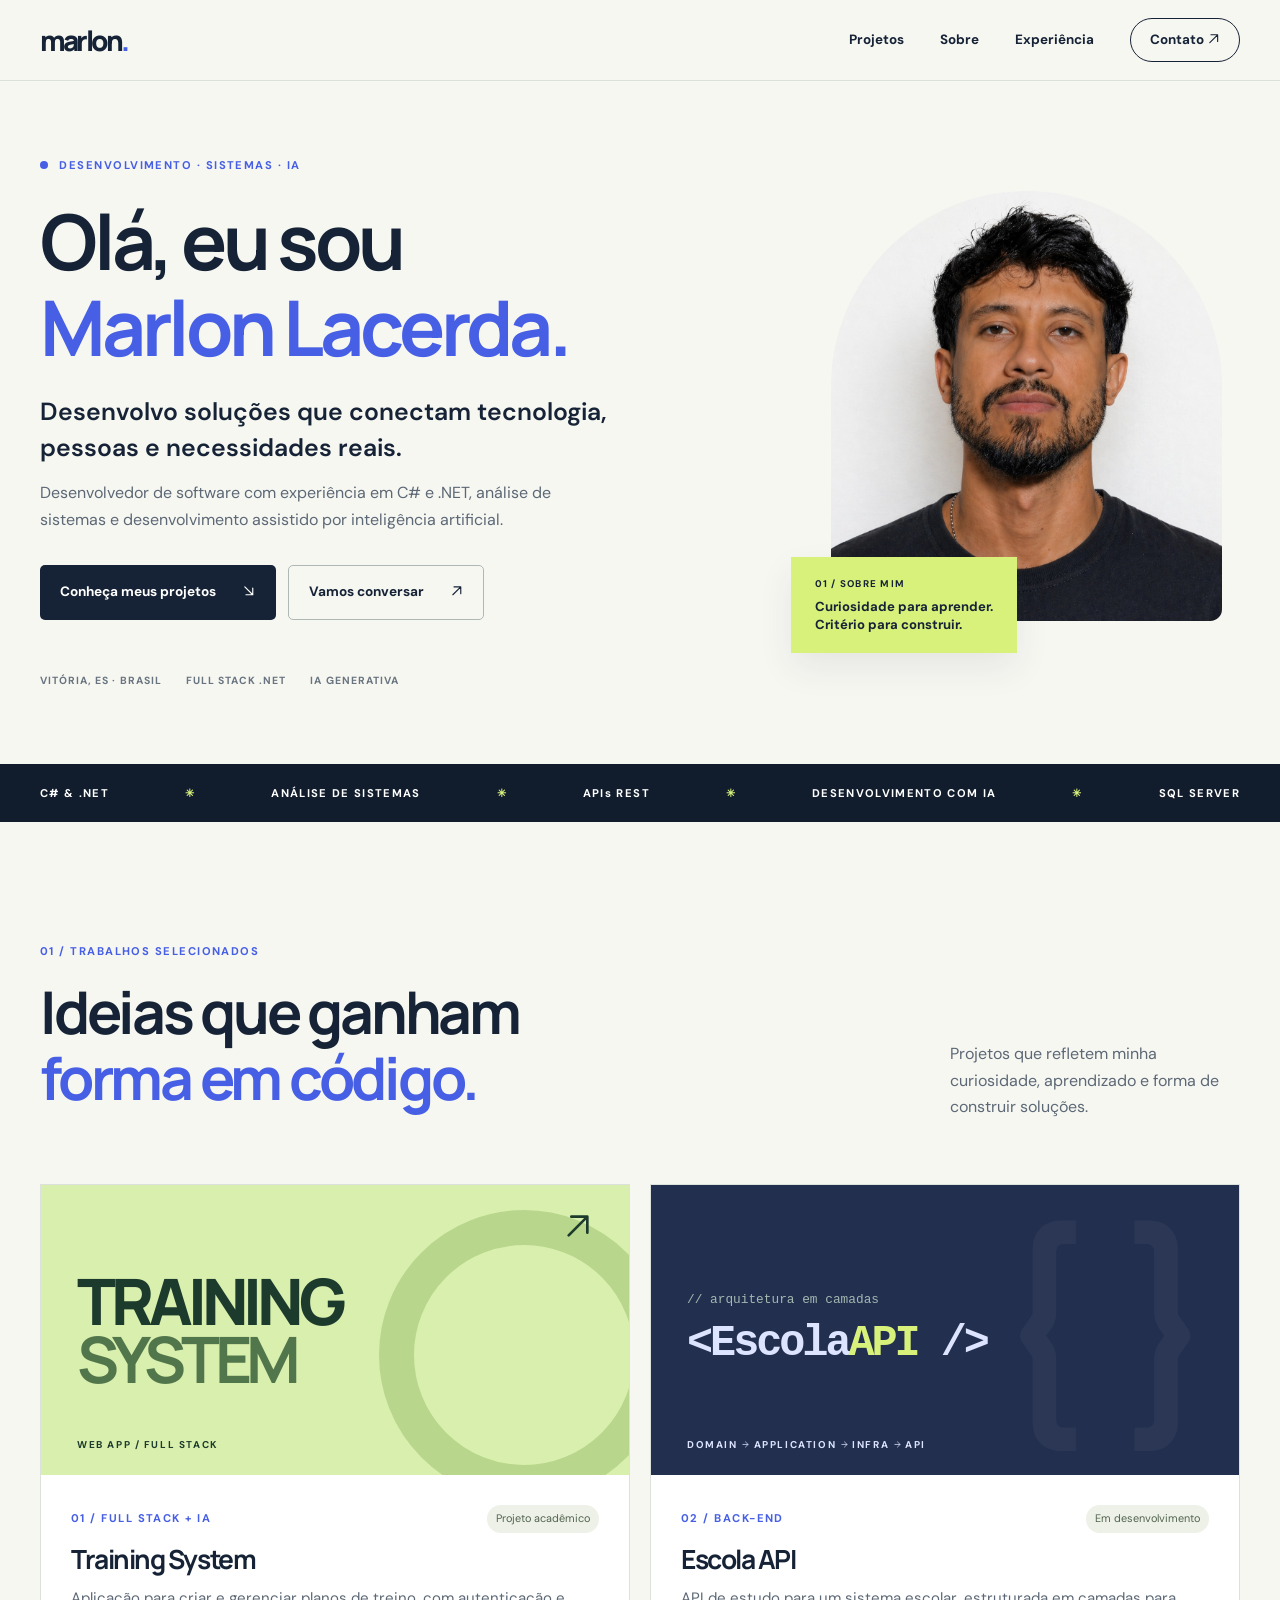
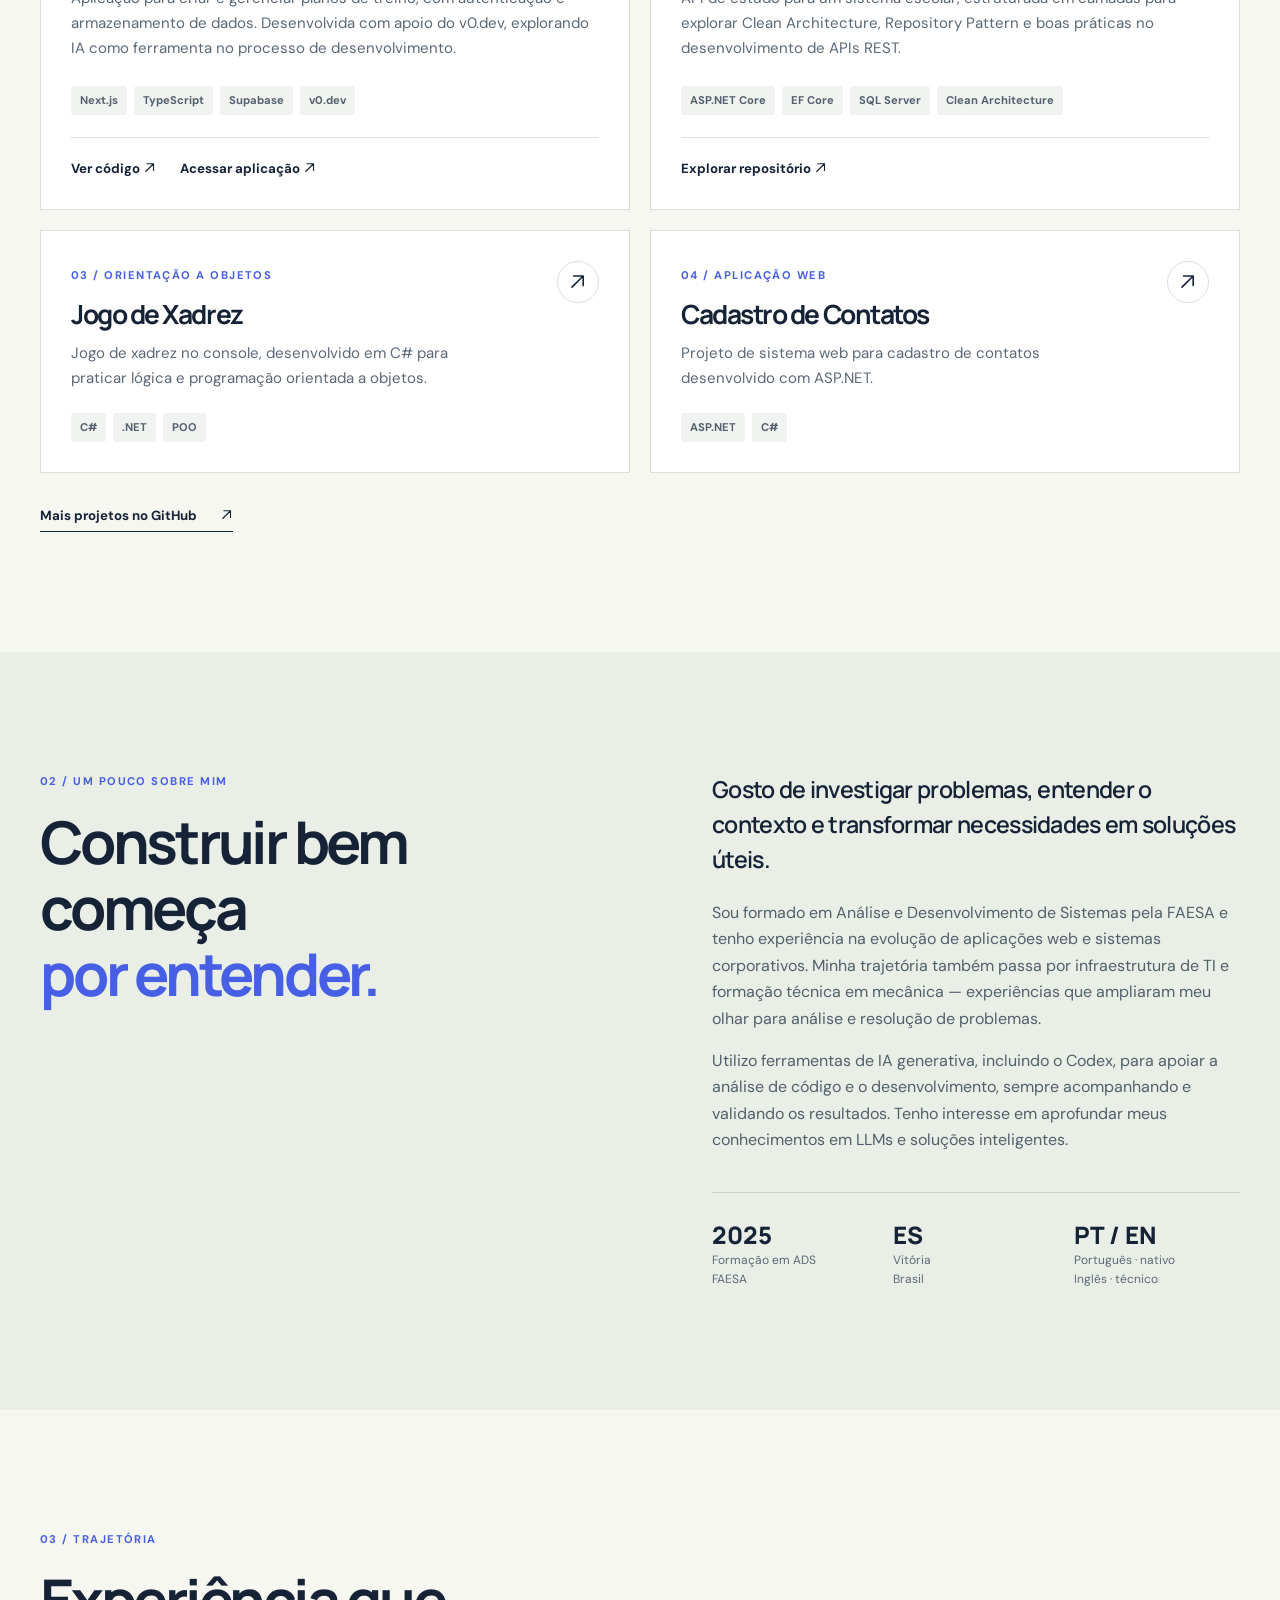
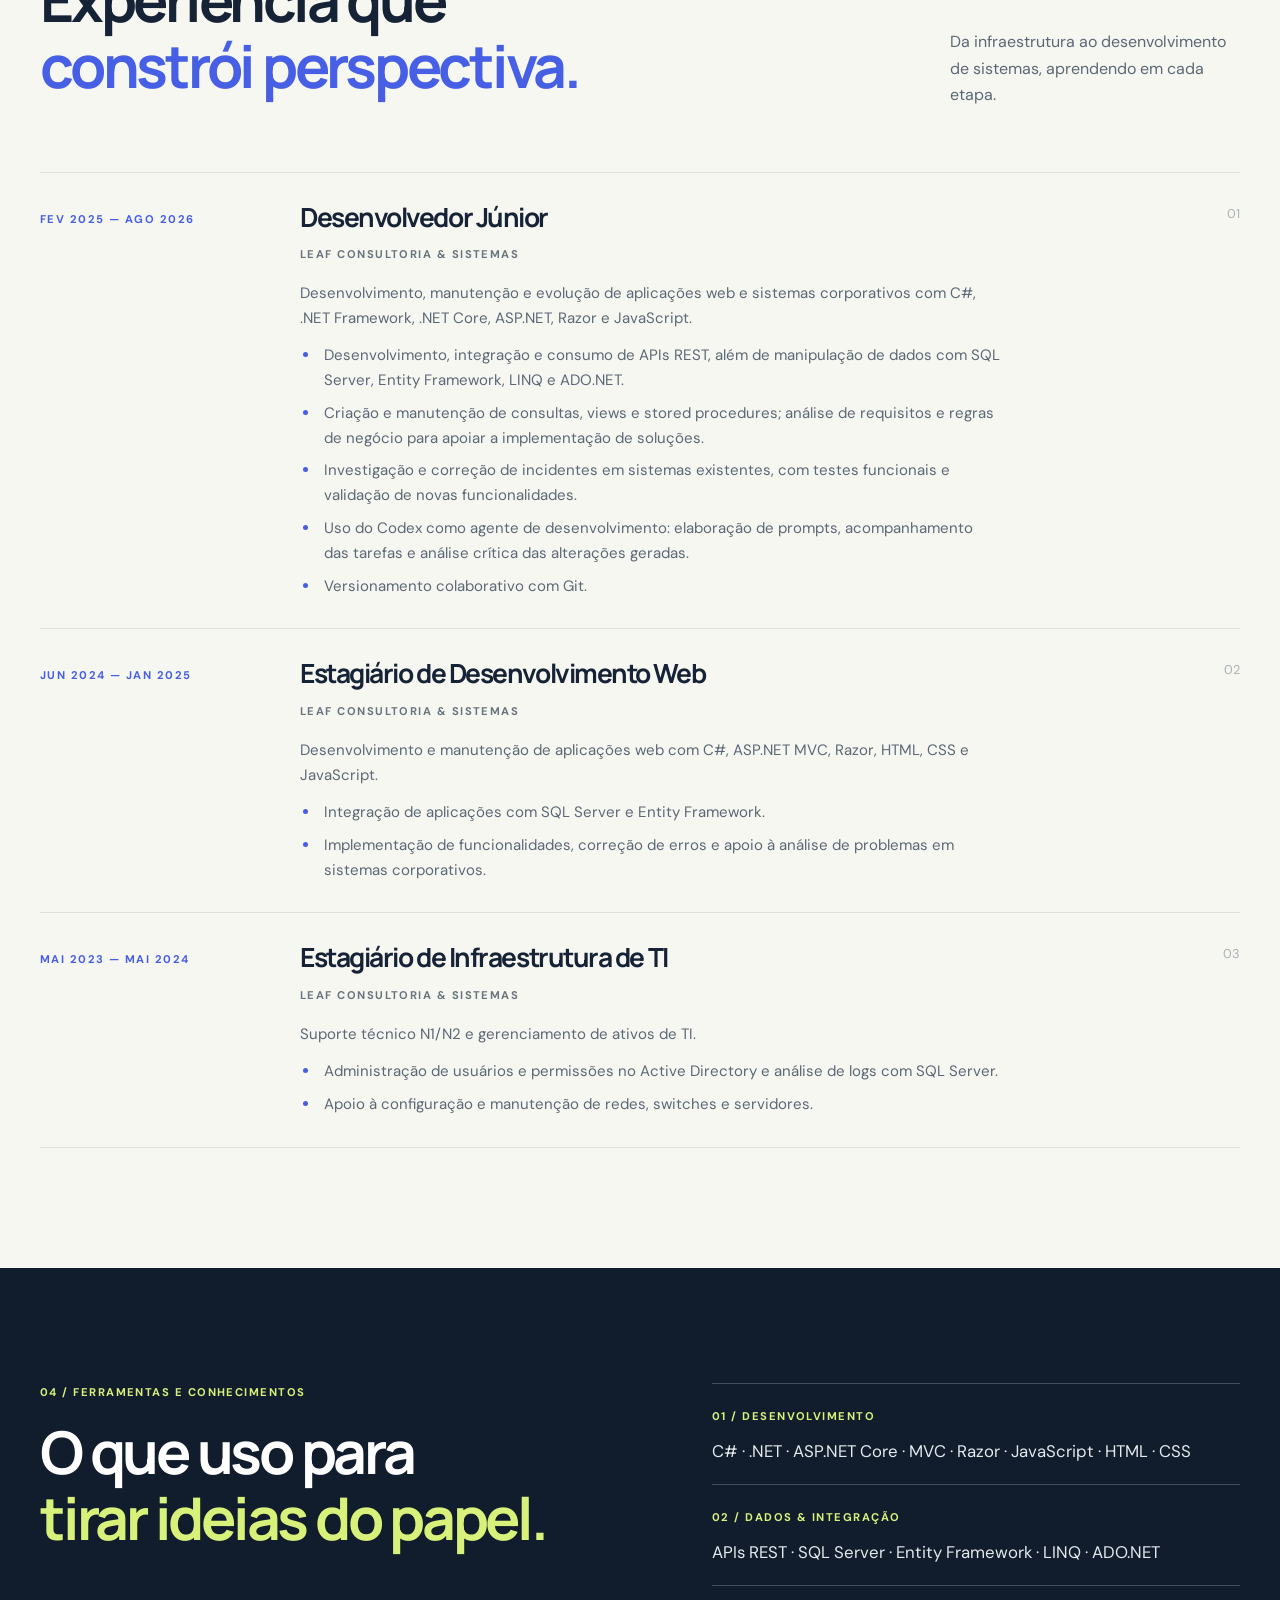
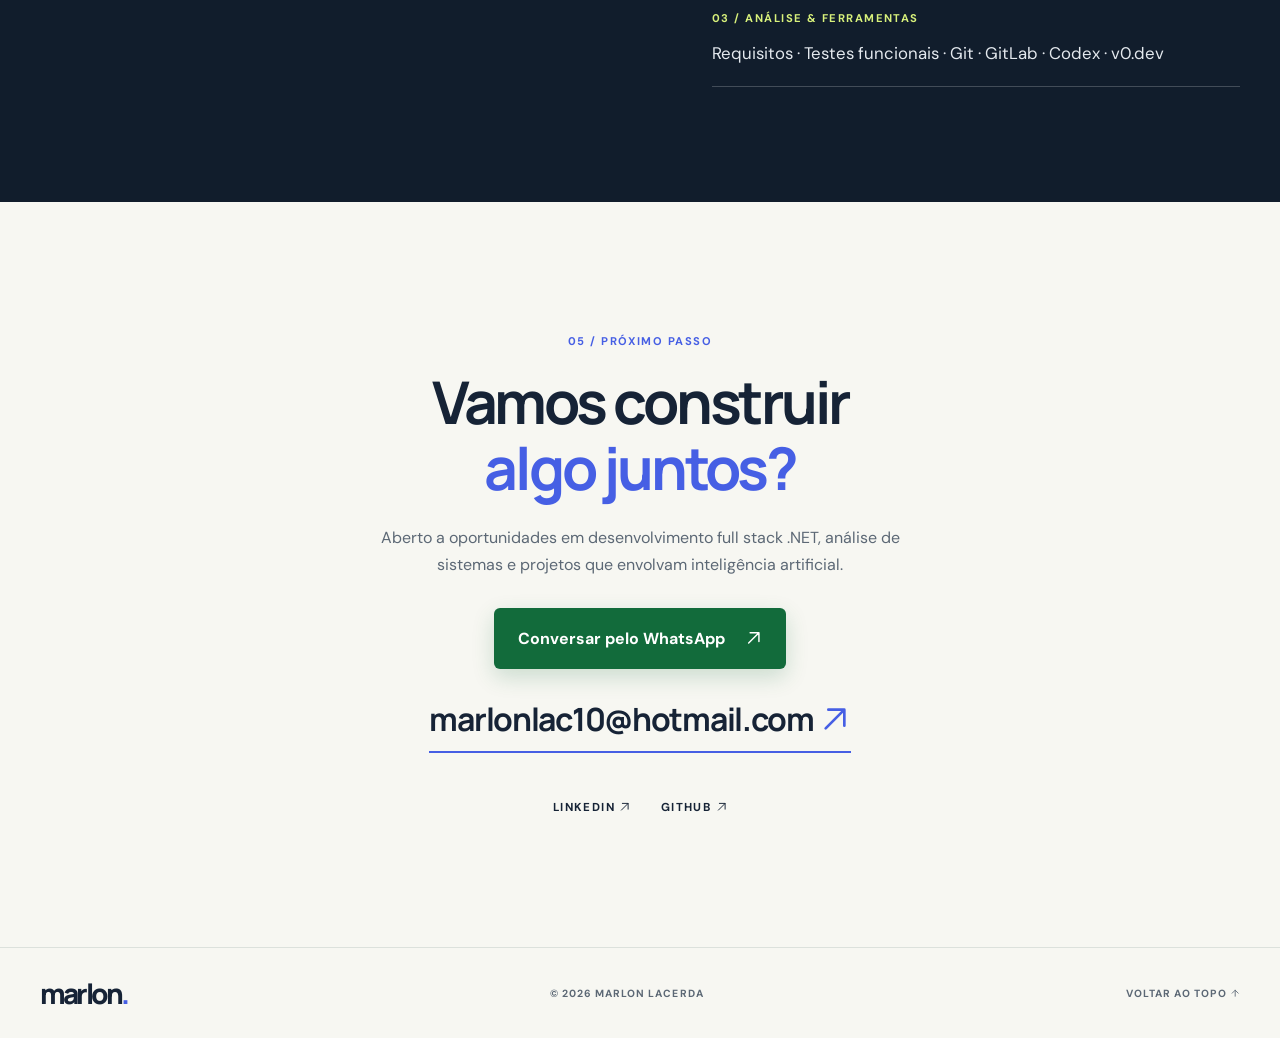
==== commit 1a6d9067: "Atualizações de estilização" ====
--- a/index.html
+++ b/index.html
@@ -7,19 +7,19 @@
 </head>
 <body>
   <a class="skip-link" href="#conteudo">Pular para o conteúdo</a>
-  <header class="header"><div class="wrap nav-wrap"><a class="brand" href="#inicio" aria-label="Marlon Lacerda, início">marlon<span>.</span></a><nav aria-label="Navegação principal"><a href="#projetos">Projetos</a><a href="#sobre">Sobre</a><a href="#experiencia">Experiência</a><a href="#contato">Contato <span aria-hidden="true">↗</span></a></nav></div></header>
+  <header class="header"><div class="wrap nav-wrap"><a class="brand" href="#inicio" aria-label="Marlon Lacerda, início">marlon<span>.</span></a><nav aria-label="Navegação principal"><a href="#projetos">Projetos</a><a href="#sobre">Sobre</a><a href="#experiencia">Experiência</a><a href="#contato">Contato <span aria-hidden="true"><svg class="icon-arrow" aria-hidden="true" focusable="false" viewBox="0 0 24 24"><path d="M5 19 19 5 M7 5h12v12"/></svg></span></a></nav></div></header>
   <main id="conteudo">
-    <section class="hero wrap" id="inicio"><div class="hero-copy"><p class="eyebrow"><span class="dot"></span> DESENVOLVIMENTO · SISTEMAS · IA</p><h1>Olá, eu sou<br><span>Marlon Lacerda.</span></h1><p class="hero-lead">Desenvolvo soluções que conectam tecnologia, pessoas e necessidades reais.</p><p class="hero-description">Desenvolvedor de software com experiência em C# e .NET, análise de sistemas e desenvolvimento assistido por inteligência artificial.</p><div class="actions"><a class="button primary" href="#projetos">Conheça meus projetos <span aria-hidden="true">↘</span></a><a class="button secondary" href="#contato">Vamos conversar <span aria-hidden="true">↗</span></a></div><div class="hero-meta"><span>VITÓRIA, ES · BRASIL</span><span>FULL STACK .NET</span><span>IA GENERATIVA</span></div></div><div class="portrait-area"><div class="portrait-frame"><img src="imagens/minhaFoto.jpg" alt="Marlon Lacerda"></div><div class="portrait-note"><span>01 / SOBRE MIM</span><strong>Curiosidade para aprender.<br>Critério para construir.</strong></div></div></section>
+    <section class="hero wrap" id="inicio"><div class="hero-copy"><p class="eyebrow"><span class="dot"></span> DESENVOLVIMENTO · SISTEMAS · IA</p><h1>Olá, eu sou<br><span>Marlon Lacerda.</span></h1><p class="hero-lead">Desenvolvo soluções que conectam tecnologia, pessoas e necessidades reais.</p><p class="hero-description">Desenvolvedor de software com experiência em C# e .NET, análise de sistemas e desenvolvimento assistido por inteligência artificial.</p><div class="actions"><a class="button primary" href="#projetos">Conheça meus projetos <span aria-hidden="true"><svg class="icon-arrow" aria-hidden="true" focusable="false" viewBox="0 0 24 24"><path d="M5 5l14 14 M19 7v12H7"/></svg></span></a><a class="button secondary" href="#contato">Vamos conversar <span aria-hidden="true"><svg class="icon-arrow" aria-hidden="true" focusable="false" viewBox="0 0 24 24"><path d="M5 19 19 5 M7 5h12v12"/></svg></span></a></div><div class="hero-meta"><span>VITÓRIA, ES · BRASIL</span><span>FULL STACK .NET</span><span>IA GENERATIVA</span></div></div><div class="portrait-area"><div class="portrait-frame"><img src="imagens/minhaFoto.jpg" alt="Marlon Lacerda"></div><div class="portrait-note"><span>01 / SOBRE MIM</span><strong>Curiosidade para aprender.<br>Critério para construir.</strong></div></div></section>
     <div class="ticker" aria-hidden="true"><div class="wrap">C# & .NET <span>✳</span> ANÁLISE DE SISTEMAS <span>✳</span> APIs REST <span>✳</span> DESENVOLVIMENTO COM IA <span>✳</span> SQL SERVER</div></div>
     <section class="section wrap" id="projetos"><div class="section-heading"><div><p class="eyebrow">01 / TRABALHOS SELECIONADOS</p><h2>Ideias que ganham<br><em>forma em código.</em></h2></div><p>Projetos que refletem minha curiosidade, aprendizado e forma de construir soluções.</p></div><div class="project-grid">
-      <article class="project featured"><div class="project-art training-art"><span>TRAINING<br><b>SYSTEM</b></span><span class="art-mark">↗</span><small>WEB APP / FULL STACK</small></div><div class="project-body"><div class="project-top"><span class="index">01 / FULL STACK + IA</span><span class="status">Projeto acadêmico</span></div><h3>Training System</h3><p>Aplicação para criar e gerenciar planos de treino, com autenticação e armazenamento de dados. Desenvolvida com apoio do v0.dev, explorando IA como ferramenta no processo de desenvolvimento.</p><div class="tags"><span>Next.js</span><span>TypeScript</span><span>Supabase</span><span>v0.dev</span></div><div class="project-links"><a href="https://github.com/MarlonLacerda0/training-system" target="_blank" rel="noopener noreferrer">Ver código ↗</a><a href="https://training-system-jade.vercel.app/" target="_blank" rel="noopener noreferrer">Acessar aplicação ↗</a></div></div></article>
-      <article class="project featured"><div class="project-art api-art"><span class="code-line">// arquitetura em camadas</span><span class="code-main">&lt;Escola<span>API</span> /&gt;</span><small>DOMAIN → APPLICATION → INFRA → API</small></div><div class="project-body"><div class="project-top"><span class="index">02 / BACK-END</span><span class="status">Em desenvolvimento</span></div><h3>Escola API</h3><p>API de estudo para um sistema escolar, estruturada em camadas para explorar Clean Architecture, Repository Pattern e boas práticas no desenvolvimento de APIs REST.</p><div class="tags"><span>ASP.NET Core</span><span>EF Core</span><span>SQL Server</span><span>Clean Architecture</span></div><div class="project-links"><a href="https://github.com/MarlonLacerda0/Escola-api" target="_blank" rel="noopener noreferrer">Explorar repositório ↗</a></div></div></article>
-      <article class="project compact"><div><span class="index">03 / ORIENTAÇÃO A OBJETOS</span><h3>Jogo de Xadrez</h3><p>Jogo de xadrez no console, desenvolvido em C# para praticar lógica e programação orientada a objetos.</p><div class="tags"><span>C#</span><span>.NET</span><span>POO</span></div></div><a class="arrow-link" href="https://github.com/MarlonLacerda0/JogoXadrez" target="_blank" rel="noopener noreferrer" aria-label="Ver código do Jogo de Xadrez">↗</a></article>
-      <article class="project compact"><div><span class="index">04 / APLICAÇÃO WEB</span><h3>Cadastro de Contatos</h3><p>Projeto de sistema web para cadastro de contatos desenvolvido com ASP.NET.</p><div class="tags"><span>ASP.NET</span><span>C#</span></div></div><a class="arrow-link" href="https://github.com/MarlonLacerda0/SistemaCadastroDeContatos" target="_blank" rel="noopener noreferrer" aria-label="Ver código do Cadastro de Contatos">↗</a></article>
-    </div><a class="text-link" href="https://github.com/MarlonLacerda0" target="_blank" rel="noopener noreferrer">Mais projetos no GitHub <span>↗</span></a></section>
+      <article class="project featured"><div class="project-art training-art"><span>TRAINING<br><b>SYSTEM</b></span><span class="art-mark"><svg class="icon-arrow" aria-hidden="true" focusable="false" viewBox="0 0 24 24"><path d="M5 19 19 5 M7 5h12v12"/></svg></span><small>WEB APP / FULL STACK</small></div><div class="project-body"><div class="project-top"><span class="index">01 / FULL STACK + IA</span><span class="status">Projeto acadêmico</span></div><h3>Training System</h3><p>Aplicação para criar e gerenciar planos de treino, com autenticação e armazenamento de dados. Desenvolvida com apoio do v0.dev, explorando IA como ferramenta no processo de desenvolvimento.</p><div class="tags"><span>Next.js</span><span>TypeScript</span><span>Supabase</span><span>v0.dev</span></div><div class="project-links"><a class="card-link" href="https://github.com/MarlonLacerda0/training-system" target="_blank" rel="noopener noreferrer" aria-label="Ver código do Training System">Ver código <svg class="icon-arrow" aria-hidden="true" focusable="false" viewBox="0 0 24 24"><path d="M5 19 19 5 M7 5h12v12"/></svg></a><a class="secondary-project-link" href="https://training-system-jade.vercel.app/" target="_blank" rel="noopener noreferrer">Acessar aplicação <svg class="icon-arrow" aria-hidden="true" focusable="false" viewBox="0 0 24 24"><path d="M5 19 19 5 M7 5h12v12"/></svg></a></div></div></article>
+      <article class="project featured"><div class="project-art api-art"><span class="code-line">// arquitetura em camadas</span><span class="code-main">&lt;Escola<span>API</span> /&gt;</span><small>DOMAIN <svg class="icon-arrow" aria-hidden="true" focusable="false" viewBox="0 0 24 24"><path d="M5 12h14 M12 5l7 7-7 7"/></svg> APPLICATION <svg class="icon-arrow" aria-hidden="true" focusable="false" viewBox="0 0 24 24"><path d="M5 12h14 M12 5l7 7-7 7"/></svg> INFRA <svg class="icon-arrow" aria-hidden="true" focusable="false" viewBox="0 0 24 24"><path d="M5 12h14 M12 5l7 7-7 7"/></svg> API</small></div><div class="project-body"><div class="project-top"><span class="index">02 / BACK-END</span><span class="status">Em desenvolvimento</span></div><h3>Escola API</h3><p>API de estudo para um sistema escolar, estruturada em camadas para explorar Clean Architecture, Repository Pattern e boas práticas no desenvolvimento de APIs REST.</p><div class="tags"><span>ASP.NET Core</span><span>EF Core</span><span>SQL Server</span><span>Clean Architecture</span></div><div class="project-links"><a class="card-link" href="https://github.com/MarlonLacerda0/Escola-api" target="_blank" rel="noopener noreferrer" aria-label="Explorar repositório da Escola API">Explorar repositório <svg class="icon-arrow" aria-hidden="true" focusable="false" viewBox="0 0 24 24"><path d="M5 19 19 5 M7 5h12v12"/></svg></a></div></div></article>
+      <article class="project compact"><div><span class="index">03 / ORIENTAÇÃO A OBJETOS</span><h3>Jogo de Xadrez</h3><p>Jogo de xadrez no console, desenvolvido em C# para praticar lógica e programação orientada a objetos.</p><div class="tags"><span>C#</span><span>.NET</span><span>POO</span></div></div><a class="arrow-link card-link" href="https://github.com/MarlonLacerda0/JogoXadrez" target="_blank" rel="noopener noreferrer" aria-label="Ver código do Jogo de Xadrez"><svg class="icon-arrow" aria-hidden="true" focusable="false" viewBox="0 0 24 24"><path d="M5 19 19 5 M7 5h12v12"/></svg></a></article>
+      <article class="project compact"><div><span class="index">04 / APLICAÇÃO WEB</span><h3>Cadastro de Contatos</h3><p>Projeto de sistema web para cadastro de contatos desenvolvido com ASP.NET.</p><div class="tags"><span>ASP.NET</span><span>C#</span></div></div><a class="arrow-link card-link" href="https://github.com/MarlonLacerda0/SistemaCadastroDeContatos" target="_blank" rel="noopener noreferrer" aria-label="Ver código do Cadastro de Contatos"><svg class="icon-arrow" aria-hidden="true" focusable="false" viewBox="0 0 24 24"><path d="M5 19 19 5 M7 5h12v12"/></svg></a></article>
+    </div><a class="text-link" href="https://github.com/MarlonLacerda0" target="_blank" rel="noopener noreferrer">Mais projetos no GitHub <span><svg class="icon-arrow" aria-hidden="true" focusable="false" viewBox="0 0 24 24"><path d="M5 19 19 5 M7 5h12v12"/></svg></span></a></section>
     <section class="about-section" id="sobre"><div class="wrap about-grid"><div><p class="eyebrow">02 / UM POUCO SOBRE MIM</p><h2>Construir bem começa<br><em>por entender.</em></h2></div><div class="about-copy"><p class="large">Gosto de investigar problemas, entender o contexto e transformar necessidades em soluções úteis.</p><p>Sou formado em Análise e Desenvolvimento de Sistemas pela FAESA e tenho experiência na evolução de aplicações web e sistemas corporativos. Minha trajetória também passa por infraestrutura de TI e formação técnica em mecânica — experiências que ampliaram meu olhar para análise e resolução de problemas.</p><p>Utilizo ferramentas de IA generativa, incluindo o Codex, para apoiar a análise de código e o desenvolvimento, sempre acompanhando e validando os resultados. Tenho interesse em aprofundar meus conhecimentos em LLMs e soluções inteligentes.</p><div class="about-facts"><div><strong>2025</strong><span>Formação em ADS<br>FAESA</span></div><div><strong>ES</strong><span>Vitória<br>Brasil</span></div><div><strong>PT / EN</strong><span>Português · nativo<br>Inglês · técnico</span></div></div></div></div></section>
     <section class="section wrap" id="experiencia"><div class="section-heading"><div><p class="eyebrow">03 / TRAJETÓRIA</p><h2>Experiência que<br><em>constrói perspectiva.</em></h2></div><p>Da infraestrutura ao desenvolvimento de sistemas, aprendendo em cada etapa.</p></div><div class="experience-list"><article class="experience"><span class="period">FEV 2025 — AGO 2026</span><div><h3>Desenvolvedor Júnior</h3><span class="company">LEAF CONSULTORIA & SISTEMAS</span><p>Desenvolvimento, manutenção e evolução de aplicações web e sistemas corporativos com C#, .NET Framework, .NET Core, ASP.NET, Razor e JavaScript.</p><ul class="experience-details"><li>Desenvolvimento, integração e consumo de APIs REST, além de manipulação de dados com SQL Server, Entity Framework, LINQ e ADO.NET.</li><li>Criação e manutenção de consultas, views e stored procedures; análise de requisitos e regras de negócio para apoiar a implementação de soluções.</li><li>Investigação e correção de incidentes em sistemas existentes, com testes funcionais e validação de novas funcionalidades.</li><li>Uso do Codex como agente de desenvolvimento: elaboração de prompts, acompanhamento das tarefas e análise crítica das alterações geradas.</li><li>Versionamento colaborativo com Git.</li></ul></div><span class="experience-number">01</span></article><article class="experience"><span class="period">JUN 2024 — JAN 2025</span><div><h3>Estagiário de Desenvolvimento Web</h3><span class="company">LEAF CONSULTORIA & SISTEMAS</span><p>Desenvolvimento e manutenção de aplicações web com C#, ASP.NET MVC, Razor, HTML, CSS e JavaScript.</p><ul class="experience-details"><li>Integração de aplicações com SQL Server e Entity Framework.</li><li>Implementação de funcionalidades, correção de erros e apoio à análise de problemas em sistemas corporativos.</li></ul></div><span class="experience-number">02</span></article><article class="experience"><span class="period">MAI 2023 — MAI 2024</span><div><h3>Estagiário de Infraestrutura de TI</h3><span class="company">LEAF CONSULTORIA & SISTEMAS</span><p>Suporte técnico N1/N2 e gerenciamento de ativos de TI.</p><ul class="experience-details"><li>Administração de usuários e permissões no Active Directory e análise de logs com SQL Server.</li><li>Apoio à configuração e manutenção de redes, switches e servidores.</li></ul></div><span class="experience-number">03</span></article></div></section>
     <section class="skills-section"><div class="wrap skills-grid"><div><p class="eyebrow">04 / FERRAMENTAS E CONHECIMENTOS</p><h2>O que uso para<br><em>tirar ideias do papel.</em></h2></div><div class="skills-list"><div><span>01 / DESENVOLVIMENTO</span><p>C# · .NET · ASP.NET Core · MVC · Razor · JavaScript · HTML · CSS</p></div><div><span>02 / DADOS & INTEGRAÇÃO</span><p>APIs REST · SQL Server · Entity Framework · LINQ · ADO.NET</p></div><div><span>03 / ANÁLISE & FERRAMENTAS</span><p>Requisitos · Testes funcionais · Git · GitLab · Codex · v0.dev</p></div></div></div></section>
-    <section class="contact wrap" id="contato"><p class="eyebrow">05 / PRÓXIMO PASSO</p><h2>Vamos construir<br><em>algo juntos?</em></h2><p>Aberto a oportunidades em desenvolvimento full stack .NET, análise de sistemas e projetos que envolvam inteligência artificial.</p><a class="whatsapp-button" href="https://wa.me/5527997250579" target="_blank" rel="noopener noreferrer">Conversar pelo WhatsApp <span aria-hidden="true">↗</span></a><div><a class="contact-email" href="mailto:marlonlac10@hotmail.com">marlonlac10@hotmail.com <span>↗</span></a></div><div class="contact-links"><a href="https://www.linkedin.com/in/marlon-lacerda-de-oliveira-277a1b241/" target="_blank" rel="noopener noreferrer">LINKEDIN ↗</a><a href="https://github.com/MarlonLacerda0" target="_blank" rel="noopener noreferrer">GITHUB ↗</a></div></section>
-  </main><footer><div class="wrap footer-inner"><a class="brand" href="#inicio">marlon<span>.</span></a><span>© 2026 MARLON LACERDA</span><a href="#inicio">VOLTAR AO TOPO ↑</a></div></footer>
+    <section class="contact wrap" id="contato"><p class="eyebrow">05 / PRÓXIMO PASSO</p><h2>Vamos construir<br><em>algo juntos?</em></h2><p>Aberto a oportunidades em desenvolvimento full stack .NET, análise de sistemas e projetos que envolvam inteligência artificial.</p><a class="whatsapp-button" href="https://wa.me/5527997250579" target="_blank" rel="noopener noreferrer">Conversar pelo WhatsApp <span aria-hidden="true"><svg class="icon-arrow" aria-hidden="true" focusable="false" viewBox="0 0 24 24"><path d="M5 19 19 5 M7 5h12v12"/></svg></span></a><div><a class="contact-email" href="mailto:marlonlac10@hotmail.com">marlonlac10@hotmail.com <span><svg class="icon-arrow" aria-hidden="true" focusable="false" viewBox="0 0 24 24"><path d="M5 19 19 5 M7 5h12v12"/></svg></span></a></div><div class="contact-links"><a href="https://www.linkedin.com/in/marlon-lacerda-de-oliveira-277a1b241/" target="_blank" rel="noopener noreferrer">LINKEDIN <svg class="icon-arrow" aria-hidden="true" focusable="false" viewBox="0 0 24 24"><path d="M5 19 19 5 M7 5h12v12"/></svg></a><a href="https://github.com/MarlonLacerda0" target="_blank" rel="noopener noreferrer">GITHUB <svg class="icon-arrow" aria-hidden="true" focusable="false" viewBox="0 0 24 24"><path d="M5 19 19 5 M7 5h12v12"/></svg></a></div></section>
+  </main><footer><div class="wrap footer-inner"><a class="brand" href="#inicio">marlon<span>.</span></a><span>© 2026 MARLON LACERDA</span><a href="#inicio">VOLTAR AO TOPO <svg class="icon-arrow" aria-hidden="true" focusable="false" viewBox="0 0 24 24"><path d="M12 19V5 M5 12l7-7 7 7"/></svg></a></div></footer>
 </body></html>
--- a/style.css
+++ b/style.css
@@ -7,3 +7,6 @@
 .skills-section h2 em{color:var(--lime)}
 .whatsapp-button{display:inline-flex;align-items:center;justify-content:center;gap:20px;margin:5px 0 18px;padding:16px 24px;border-radius:6px;background:#126b3b;color:#fff;font-weight:700;text-decoration:none;box-shadow:0 8px 22px #126b3b30}.whatsapp-button:hover{background:#0d512c}.whatsapp-button span{font-size:1.1rem}
 .experience-details{max-width:700px;margin:12px 0 0;padding-left:20px;color:var(--muted);font-size:.94rem}.experience-details li{padding-left:4px;margin-top:8px}.experience-details li::marker{color:var(--blue)}
+.project{position:relative;transition:transform .2s ease,box-shadow .2s ease,border-color .2s ease}.card-link::after{content:"";position:absolute;inset:0;z-index:1}.secondary-project-link{position:relative;z-index:2}.project:hover,.project:focus-within{border-color:var(--blue);box-shadow:0 14px 32px #1623361a;transform:translateY(-5px)}.project:focus-within{outline:3px solid #6b7dff;outline-offset:3px}@media(prefers-reduced-motion:reduce){.project{transition:none}.project:hover,.project:focus-within{transform:none}}
+.icon-arrow{display:inline-block;width:1em;height:1em;vertical-align:-.12em;fill:none;stroke:currentColor;stroke-width:2;stroke-linecap:round;stroke-linejoin:round}.art-mark .icon-arrow{width:1em;height:1em}.project-art small .icon-arrow{width:.9em;height:.9em}
+.training-art>span:first-child,.training-art small{position:relative;z-index:1}.training-art small{position:absolute}@media(max-width:560px){.training-art:after{width:150px;height:150px;border-width:25px;right:-55px;top:30px}}
